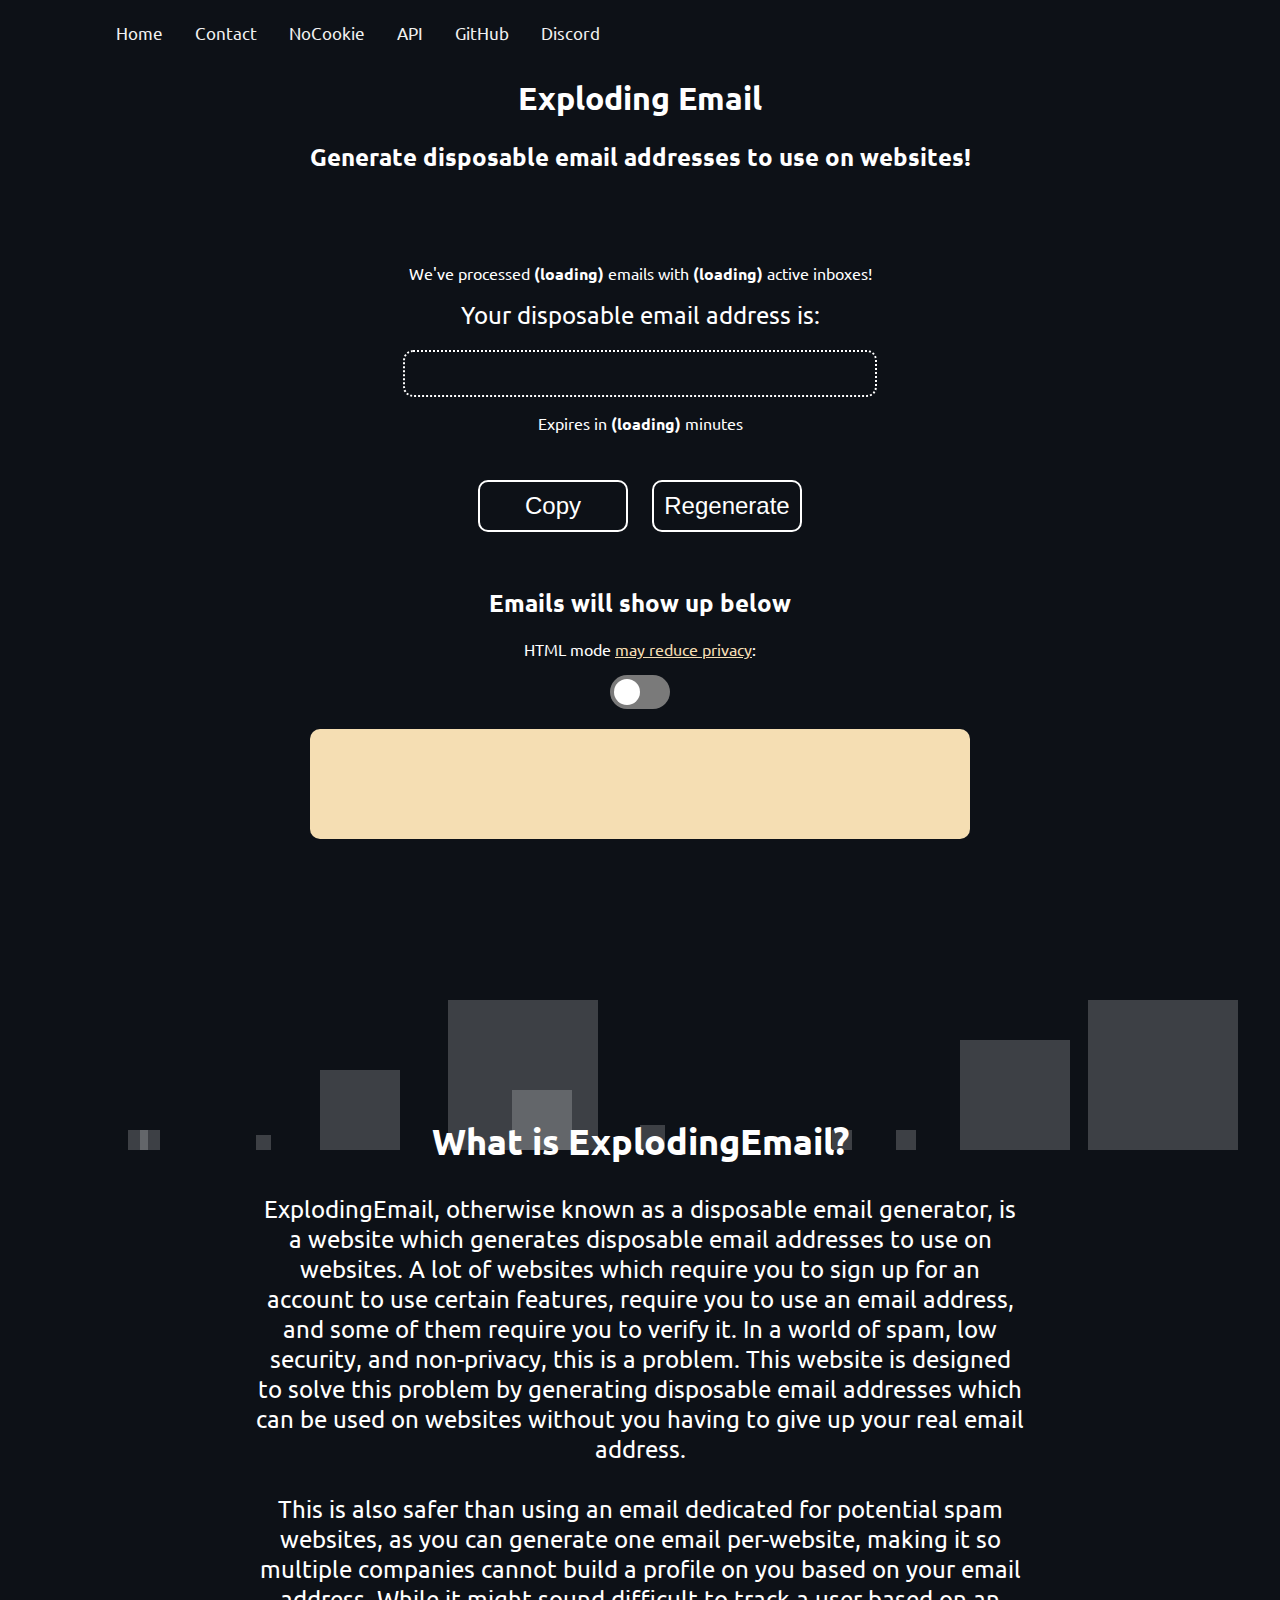
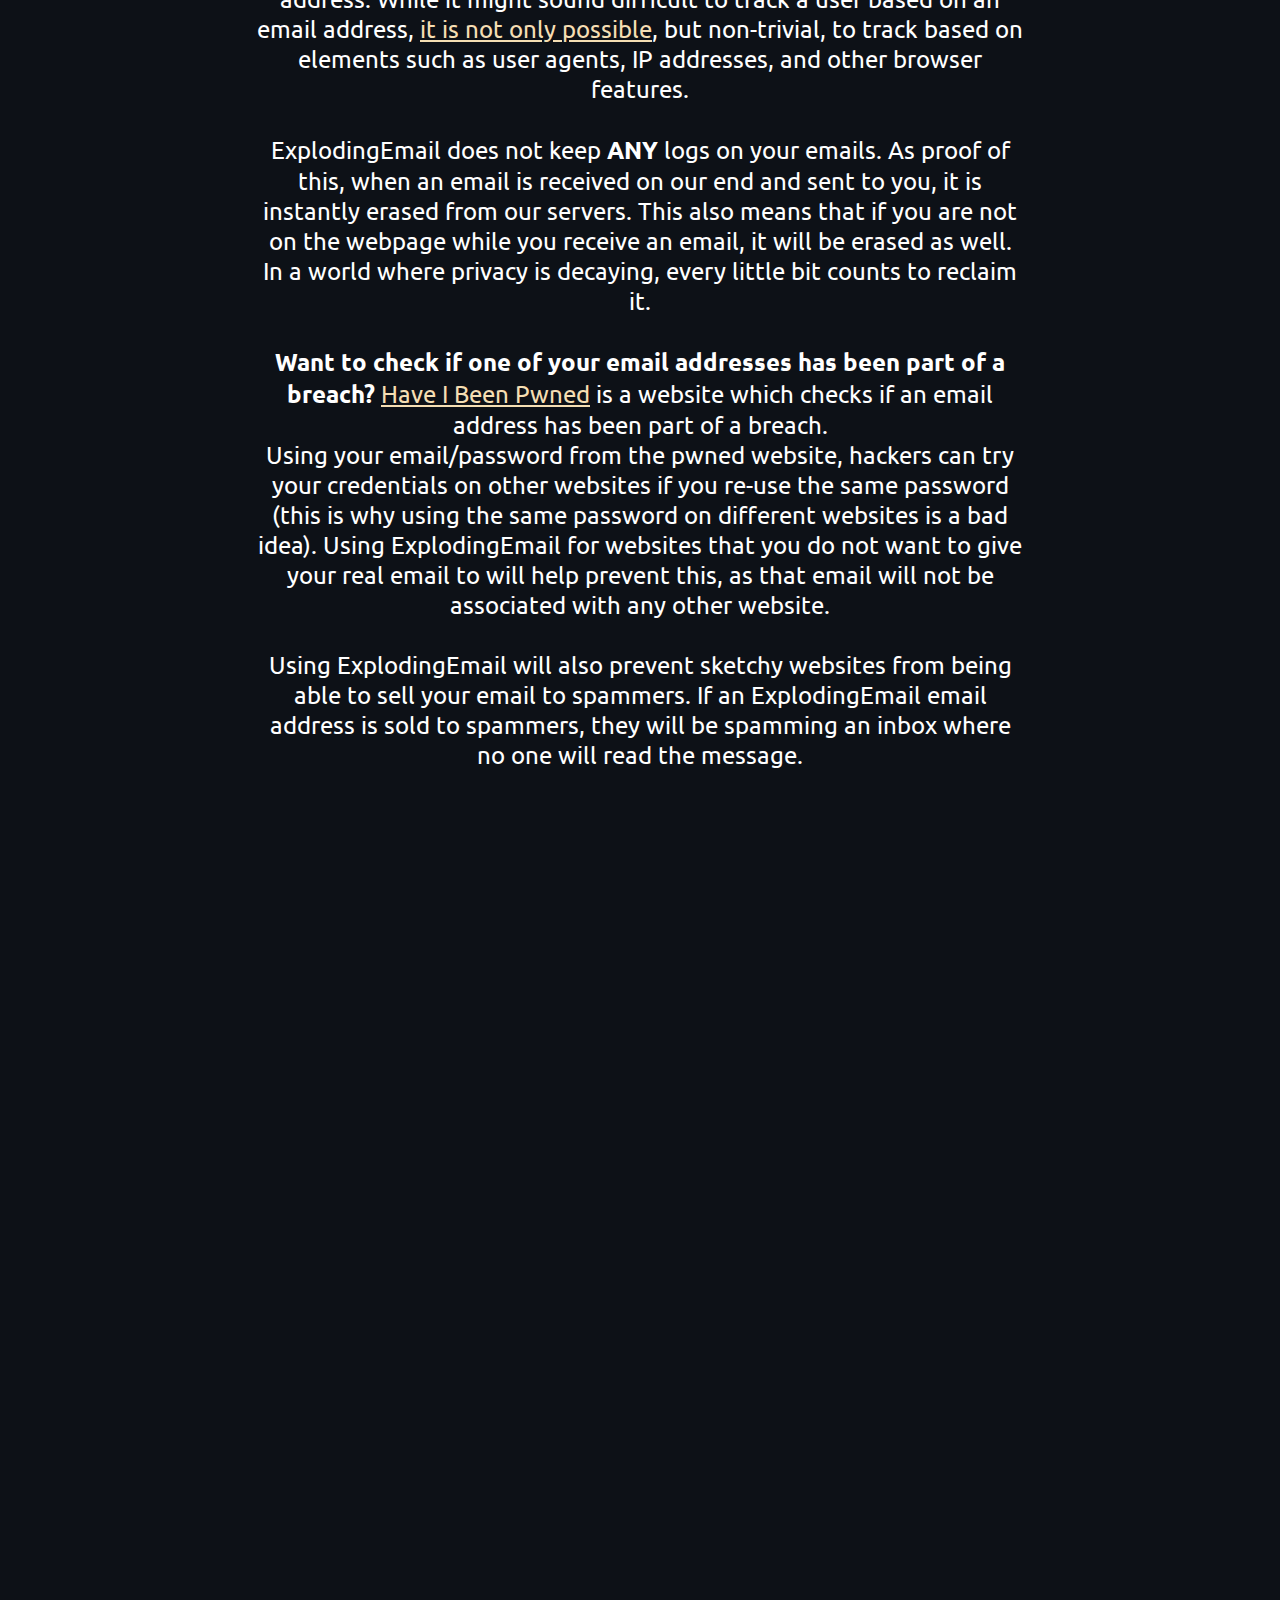
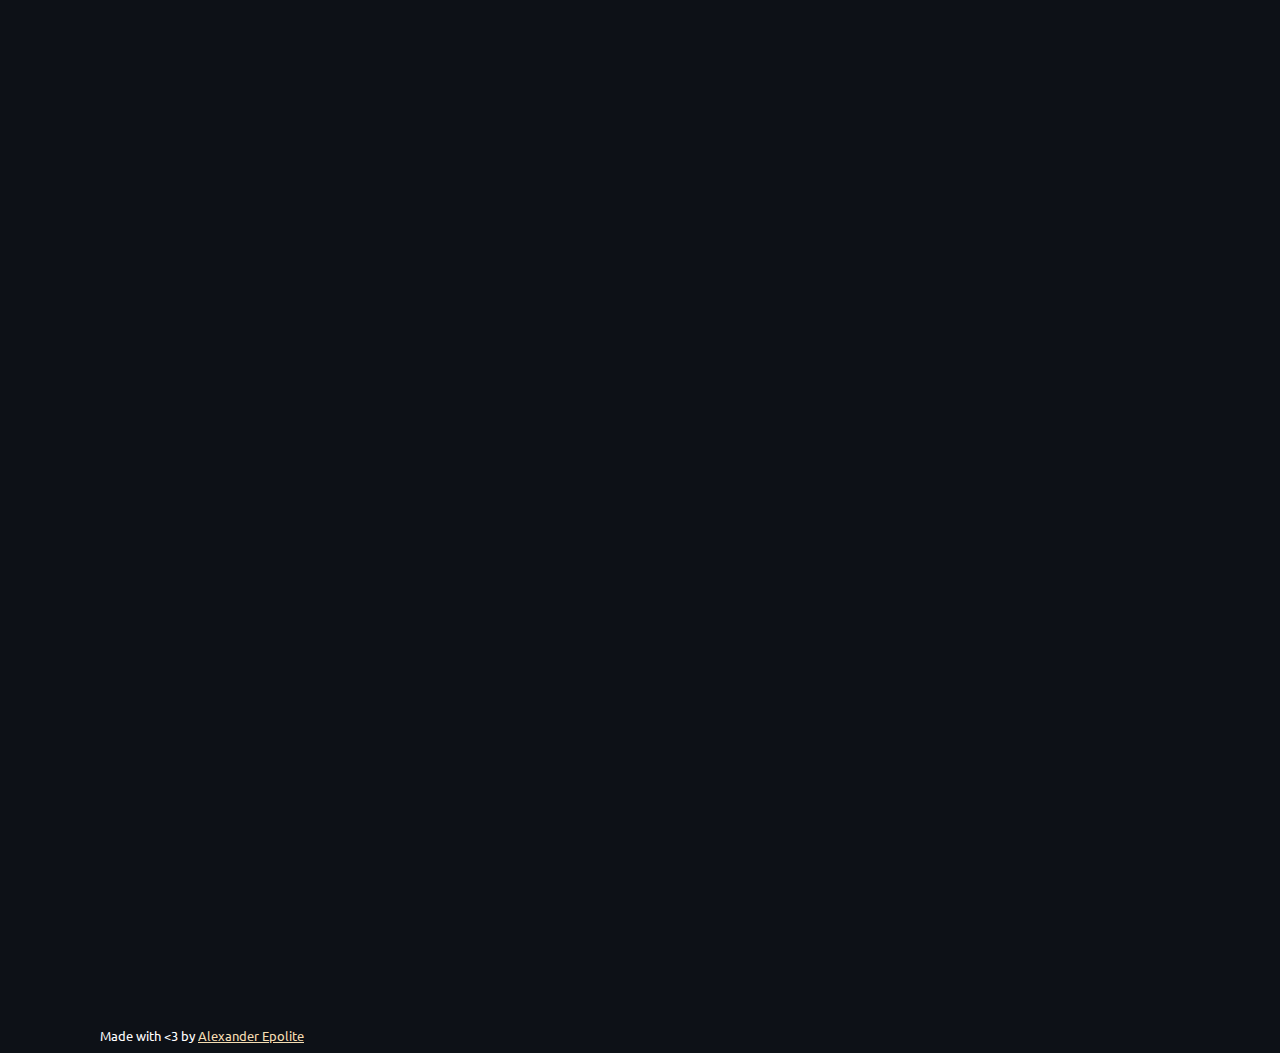
==== index.html @ fcf785c8 "fix #4" ====
<!DOCTYPE html>
<html lang="en">
<head>
    <meta charset="UTF-8">
    <title>ExplodingEmail - Temporary Email Service</title>
    
    <meta name="viewport" content="width=device-width, initial-scale=1.0">
    <meta name="description" content="Generate temporary/disposable email addresses to use for other websites!">
    <meta property="og:title" content="ExplodingEmail" />
    <meta property="og:type" content="website" />
    <meta property="og:url" content="https://exploding.email/" />
    <meta property="og:image" content="https://exploding.email/logo.png" />
    <meta property="og:description" content="Generate temporary email addresses to reduce spam!" />
    
<!--    <meta name="apple-itunes-app" content="app-id=myAppStoreID, app-argument=myURL">-->
    
    <meta name="twitter:card" content="summary_large_image">
    
    <script src="/js/index.js"></script>
    
    <link rel="preconnect" href="https://fonts.googleapis.com">
    <link rel="preconnect" href="https://fonts.gstatic.com" crossorigin="">
    <link href="https://fonts.googleapis.com/css2?family=Ubuntu:wght@300&amp;display=swap" rel="stylesheet">
    
    <link rel="shortcut icon" type="image/x-icon" href="/favicon.ico">
    
    <link rel="stylesheet" href="/css/index.css">
    <link rel="stylesheet" href="/css/circles.css">
    <link rel="stylesheet" href="/css/slider.css">
</head>
<body>
<div class="topnav">
    <a href="/" class="active">Home</a>
    <!--<a href="/news.html">News</a>-->
    <a href="/contact.html">Contact</a>
    <a href="/no-cookies.html">NoCookie</a>
    <a href="/api.html">API</a>
    <a href="https://github.com/ExplodingEmail">GitHub</a>
    <a href="https://discord.gg/GHapeHPWVS">Discord</a>
    <a href="javascript:void(0);" class="icon" onclick="topnav_resize()">
        =
    </a>
</div>
<div class="container">
    <h1>Exploding Email</h1>
    <h2 class="slogan">Generate disposable email addresses to use on websites!</h2>
    
    <noscript>
        <h1>Please enable JavaScript to use this website</h1>
    </noscript>
    
    <p>We've processed <b id="stats">(loading)</b> emails with <b id="inboxes">(loading)</b> active inboxes!</p>
    
    <p id="mobile_warning" hidden>
        Note: while this site <i>might</i> work on mobile devices, it is not designed for it (emails may not go through because 
        of the way websockets work).
        <br><br>
        <b>Mobile app coming soon!  Until then, please use the desktop version if you need it to be reliable.</b>
    </p>
    
    <!--curved and dotted box-->
    <label for="email" class="email_label">Your disposable email address is:</label><br><br>
    <input id="email" class="email" readonly>
    <br>
    <p id="expires_p">Expires in <b class="expires_container" id="expires_container">(loading)</b> minutes</p>
    <br>
    
    <!--copy button-->
    <button id="copy_button" class="buttonable" onclick="copy()">Copy</button>
    <!--regenerate button-->
    <button id="regenerate_button" class="buttonable" onclick="regenerate()">Regenerate</button>
    
    <!--curved wheat colored box used for containing emails which can be clicked on to reveal the body which will have an email_display appended to it by the js-->
    <h2 class="emails_will_show_up_here">Emails will show up below</h2>
    <p>HTML mode <a href="/html-mode.html">may reduce privacy</a>:</p>
    <label class="switch">
        <input type="checkbox" id="html_mode" onclick="toggleHTMLMode();">
        <span class="slider round"></span>
    </label>
    <br><br>
    <div class="emails_container" id="emails_container"></div>
    <br><br><br><br><br><br><br><br><br><br><br><br>
    <div class="about">
        <h2>What is ExplodingEmail?</h2>
        <p>
            ExplodingEmail, otherwise known as a disposable email generator, is a website which generates disposable email addresses to use on websites.
            A lot of websites which require you to sign up for an account to use certain features, require you to use an email address,
            and some of them require you to verify it.  In a world of spam, low security, and non-privacy, this is a problem.  This website is designed to
            solve this problem by generating disposable email addresses which can be used on websites without you having to give up your real email address.<br><br>
            This is also safer than using an email dedicated for potential spam websites, as you can generate one email per-website, making it so multiple
            companies cannot build a profile on you based on your email address.  While it might sound difficult to track a user based on an email address,
            <a href="https://nothingprivate.ml/" rel="noreferrer">it is not only possible</a>, but non-trivial, to track based on elements such as user agents, IP addresses,
            and other browser features.<br><br>
            ExplodingEmail does not keep <b>ANY</b> logs on your emails.  As proof of this, when an email is received on our end and sent to you, it is instantly
            erased from our servers.  This also means that if you are not on the webpage while you receive an email, it will be erased as well.  In a world
            where privacy is decaying, every little bit counts to reclaim it.<br><br>
            <b>Want to check if one of your email addresses has been part of a breach?</b>
            <a href="https://haveibeenpwned.com/" rel="noreferrer">Have I Been Pwned</a> is a website which checks if an email address has been part of a breach.
            <br>Using your email/password from the pwned website, hackers can try your credentials on other websites if you re-use the same password
            (this is why using the same password on different websites is a bad idea).  Using ExplodingEmail for websites that you do not want to give your real
            email to will help prevent this, as that email will not be associated with any other website.<br><br>
            Using ExplodingEmail will also prevent sketchy websites from being able to sell your email to spammers.  If an ExplodingEmail email address is
            sold to spammers, they will be spamming an inbox where no one will read the message.
        </p>
    </div>
</div>

<div class="area">
    <ul class="circles">
        <li></li><li></li><li></li><li></li><li></li>
        <li></li><li></li><li></li><li></li><li></li>
        <li></li>
    </ul>
</div>
<sub>Made with <3 by <a href="https://github.com/alexanderepolite">Alexander Epolite</a></sub>
</body>
<footer>
    <br>
</footer>
</html>
---- css/index.css ----
html {
    overflow-x: hidden;
}

body {
    background-color: #0D1117;
    color: #FFFFFF;
    font-family: "Ubuntu",serif;
    margin-left: 100px;
    margin-right: 100px;
}

a {
    /*why does no one use wheat?  it's such a great color and distinguishable for links for white on black pages.*/
    color: wheat;
}

footer {
    position: absolute;
    bottom: 0;
}

.topnav {
    overflow: hidden;
}

.topnav a {
    float: left;
    display: block;
    color: #f2f2f2;
    text-align: center;
    padding: 14px 16px;
    text-decoration: none;
    font-size: 17px;
}

.topnav a:hover {
    background-color: #ddd;
    color: black;
}

.topnav .icon {
    display: none;
}

.container {
    text-align: center;
    align-content: center;
}

.slogan {
    margin-bottom: 10vh;
}

.email_label {
    font-size: x-large;
}

.email {
    border-radius: 10px;
    border: 2px dotted #FFFFFF;
    padding: 10px;
    background-color: #0D1117;
    color: white;
    font-size: x-large;
    text-align: center;
    font-family: monospace;
    width: 450px;
}

.email_entity {
    word-wrap: break-word;
}

.buttonable {
    border: 2px solid #FFFFFF;
    background-color: #0D1117;
    text-align: center;
    font-size: x-large;
    color: white;
    border-radius: 10px;
    padding: 10px;
    cursor: pointer;
    margin: 10px;
    width: 150px;
}

.buttonable:hover {
    background-color: #FFFFFF;
    color: #0D1117;
}

.emails_will_show_up_here {
    margin-top: 5vh;
}

.emails_container {
    min-height: 10vh;
    border-radius: 10px;
    background-color: wheat;
    padding: 10px;
    width: 50vw;
    margin: auto;
    align-content: center;
    color: black;
}

.about {
    background-color: #0D1117;
    font-size: x-large;
    color: white;
    padding: 10px;
    width: 60vw;
    margin: auto;
    align-content: center;
}


/*topnav mobile*/
@media screen and (max-width: 600px) {
    .topnav a:not(:first-child) {display: none;}
    .topnav a.icon {
        float: right;
        display: block;
    }
}

/*topnav mobile*/
@media screen and (max-width: 600px) {
    .topnav.responsive .icon {
        position: absolute;
        right: 0;
        top: 0;
    }
    .topnav.responsive a {
        float: none;
        display: block;
        text-align: left;
    }
}

/*general mobile*/
@media only screen and (max-width: 950px) {
    .buttonable {
        width: 80%;
    }
    
    .container {
        flex-flow: column;
        justify-content: center;
        display: flex;
        align-items: center;
    }
    
    body {
        margin-left: 0;
        margin-right: 0;
    }
    
    .area {
        display: none;
    }
}
---- css/circles.css ----
/*
modification of https://codepen.io/alvarotrigo/pen/GRvYNax
*/
.context {
    width: 100%;
    position: absolute;
    top: 50vh;
}

.context h1 {
    text-align: center;
    color: #fff;
    font-size: 50px;
}

.area {
    width: 80%;
    height: 200vh;
}

.circles {
    top: 0;
    left: 0;
    width: 80%;
    height: 80%;
    overflow: hidden;
}

.circles li{
    position: absolute;
    display: block;
    list-style: none;
    width: 20px;
    height: 20px;
    background: rgba(255, 255, 255, 0.2);
    animation: animate 25s linear infinite;
    bottom: -250px;
}

.circles li:nth-child(1){
    left: 25%;
    width: 80px;
    height: 80px;
    animation-delay: 0s;
    animation-duration: 11s;
}


.circles li:nth-child(2){
    left: 10%;
    width: 20px;
    height: 20px;
    animation-delay: 2s;
    animation-duration: 12s;
}

.circles li:nth-child(3){
    left: 70%;
    width: 20px;
    height: 20px;
    animation-delay: 4s;
    animation-duration: 11s;
}

.circles li:nth-child(4){
    left: 40%;
    width: 60px;
    height: 60px;
    animation-delay: 0s;
    animation-duration: 18s;
}

.circles li:nth-child(5){
    left: 65%;
    width: 20px;
    height: 20px;
    animation-delay: 0s;
    animation-duration: 11s;
}

.circles li:nth-child(6){
    left: 75%;
    width: 110px;
    height: 110px;
    animation-delay: 3s;
    animation-duration: 11s;
}

.circles li:nth-child(7){
    left: 35%;
    width: 150px;
    height: 150px;
    animation-delay: 7s;
}

.circles li:nth-child(8){
    left: 50%;
    width: 25px;
    height: 25px;
    animation-delay: 15s;
    animation-duration: 45s;
}

.circles li:nth-child(9){
    left: 20%;
    width: 15px;
    height: 15px;
    animation-delay: 2s;
    animation-duration: 35s;
}

.circles li:nth-child(10){
    left: 85%;
    width: 150px;
    height: 150px;
    animation-delay: 0s;
    animation-duration: 11s;
}

@keyframes animate {
    
    0% {
        transform: translateY(0) rotate(0deg);
        opacity: 100%;
        border-radius: 0;
    }
    
    100%{
        transform: translateY(-1000px) rotate(480deg);
        opacity: 0;
        border-radius: 50%;
    }

}
---- css/slider.css ----
/*copied from https://www.w3schools.com/howto/howto_css_switch.asp*/

/* The switch - the box around the slider */
.switch {
    position: relative;
    display: inline-block;
    width: 60px;
    height: 34px;
}

/* Hide default HTML checkbox */
.switch input {
    opacity: 0;
    width: 0;
    height: 0;
}

/* The slider */
.slider {
    position: absolute;
    cursor: pointer;
    top: 0;
    left: 0;
    right: 0;
    bottom: 0;
    background-color: #7a7a7a;
    -webkit-transition: .4s;
    transition: .4s;
}

.slider:before {
    position: absolute;
    content: "";
    height: 26px;
    width: 26px;
    left: 4px;
    bottom: 4px;
    background-color: white;
    -webkit-transition: .4s;
    transition: .4s;
}

input:checked + .slider {
    background-color: wheat;
}

input:focus + .slider {
    box-shadow: 0 0 1px wheat;
}

input:checked + .slider:before {
    -webkit-transform: translateX(26px);
    -ms-transform: translateX(26px);
    transform: translateX(26px);
}

/* Rounded sliders */
.slider.round {
    border-radius: 34px;
}

.slider.round:before {
    border-radius: 50%;
}
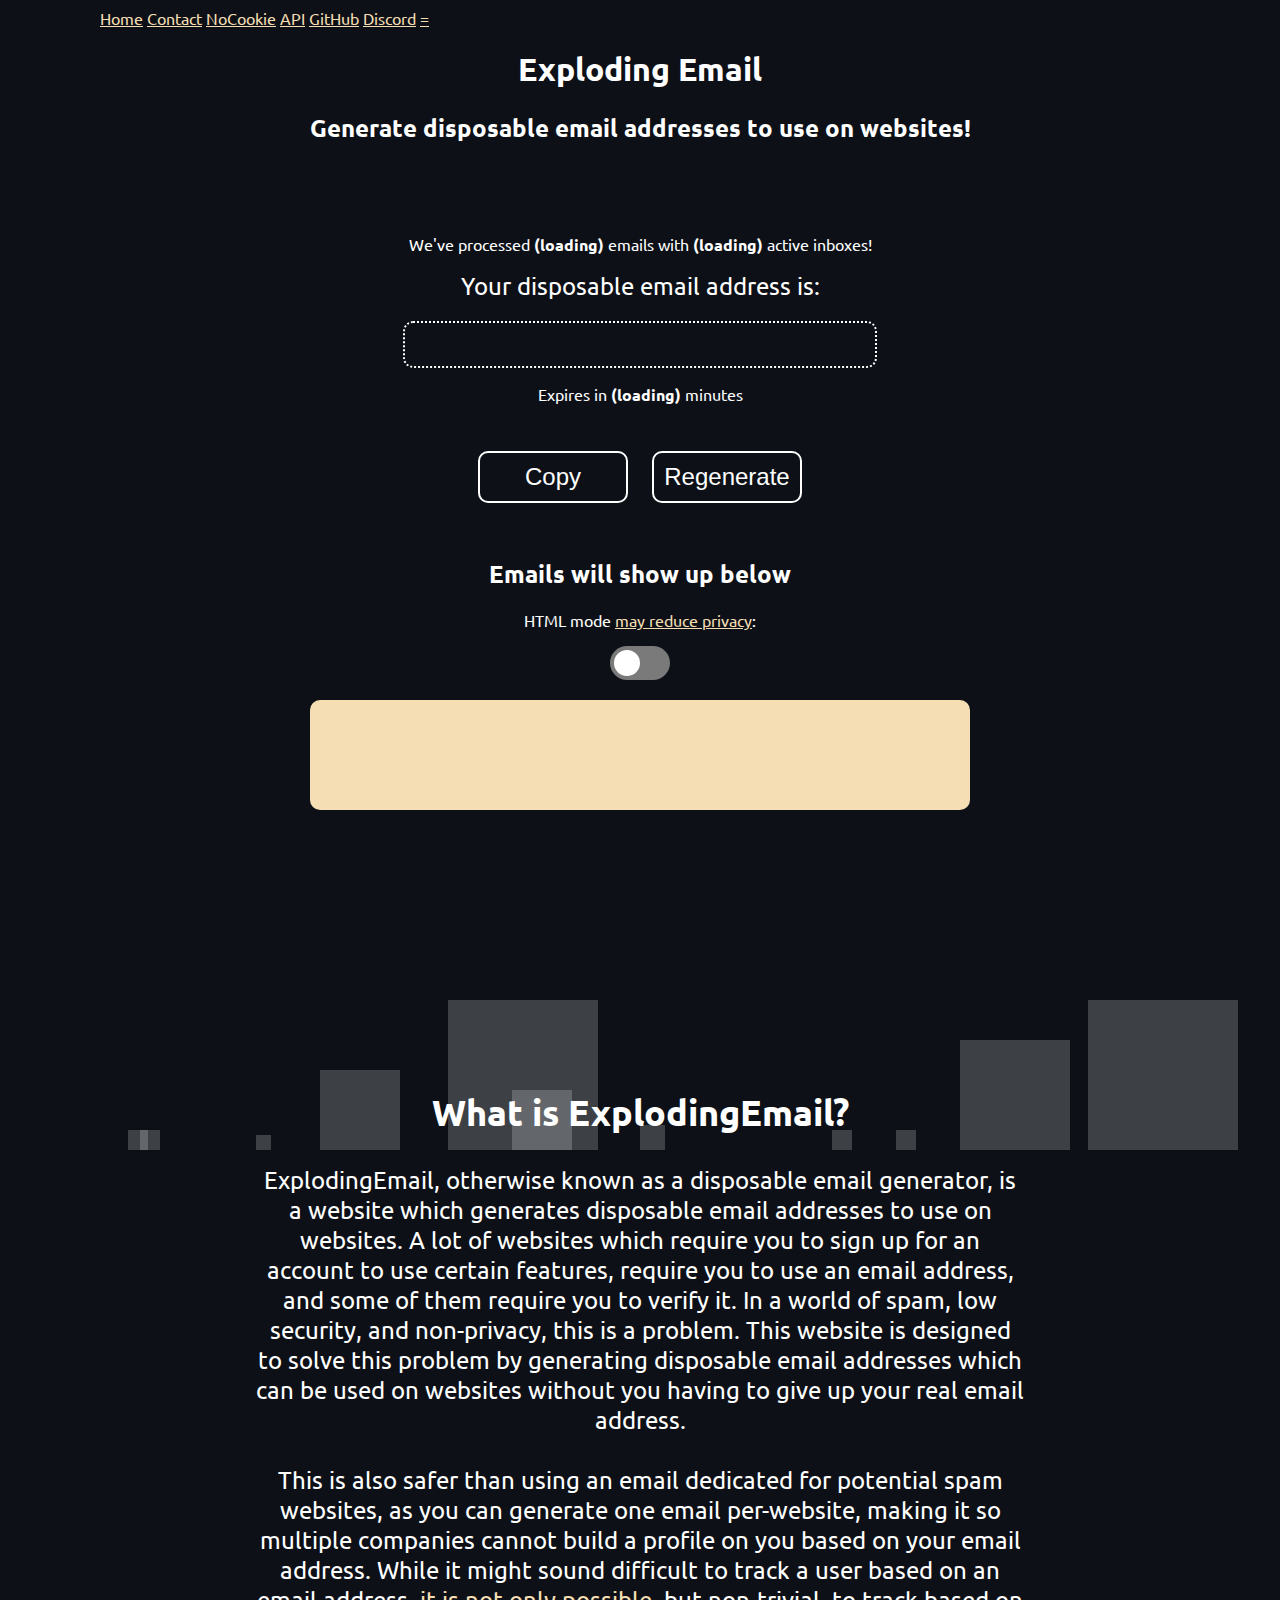
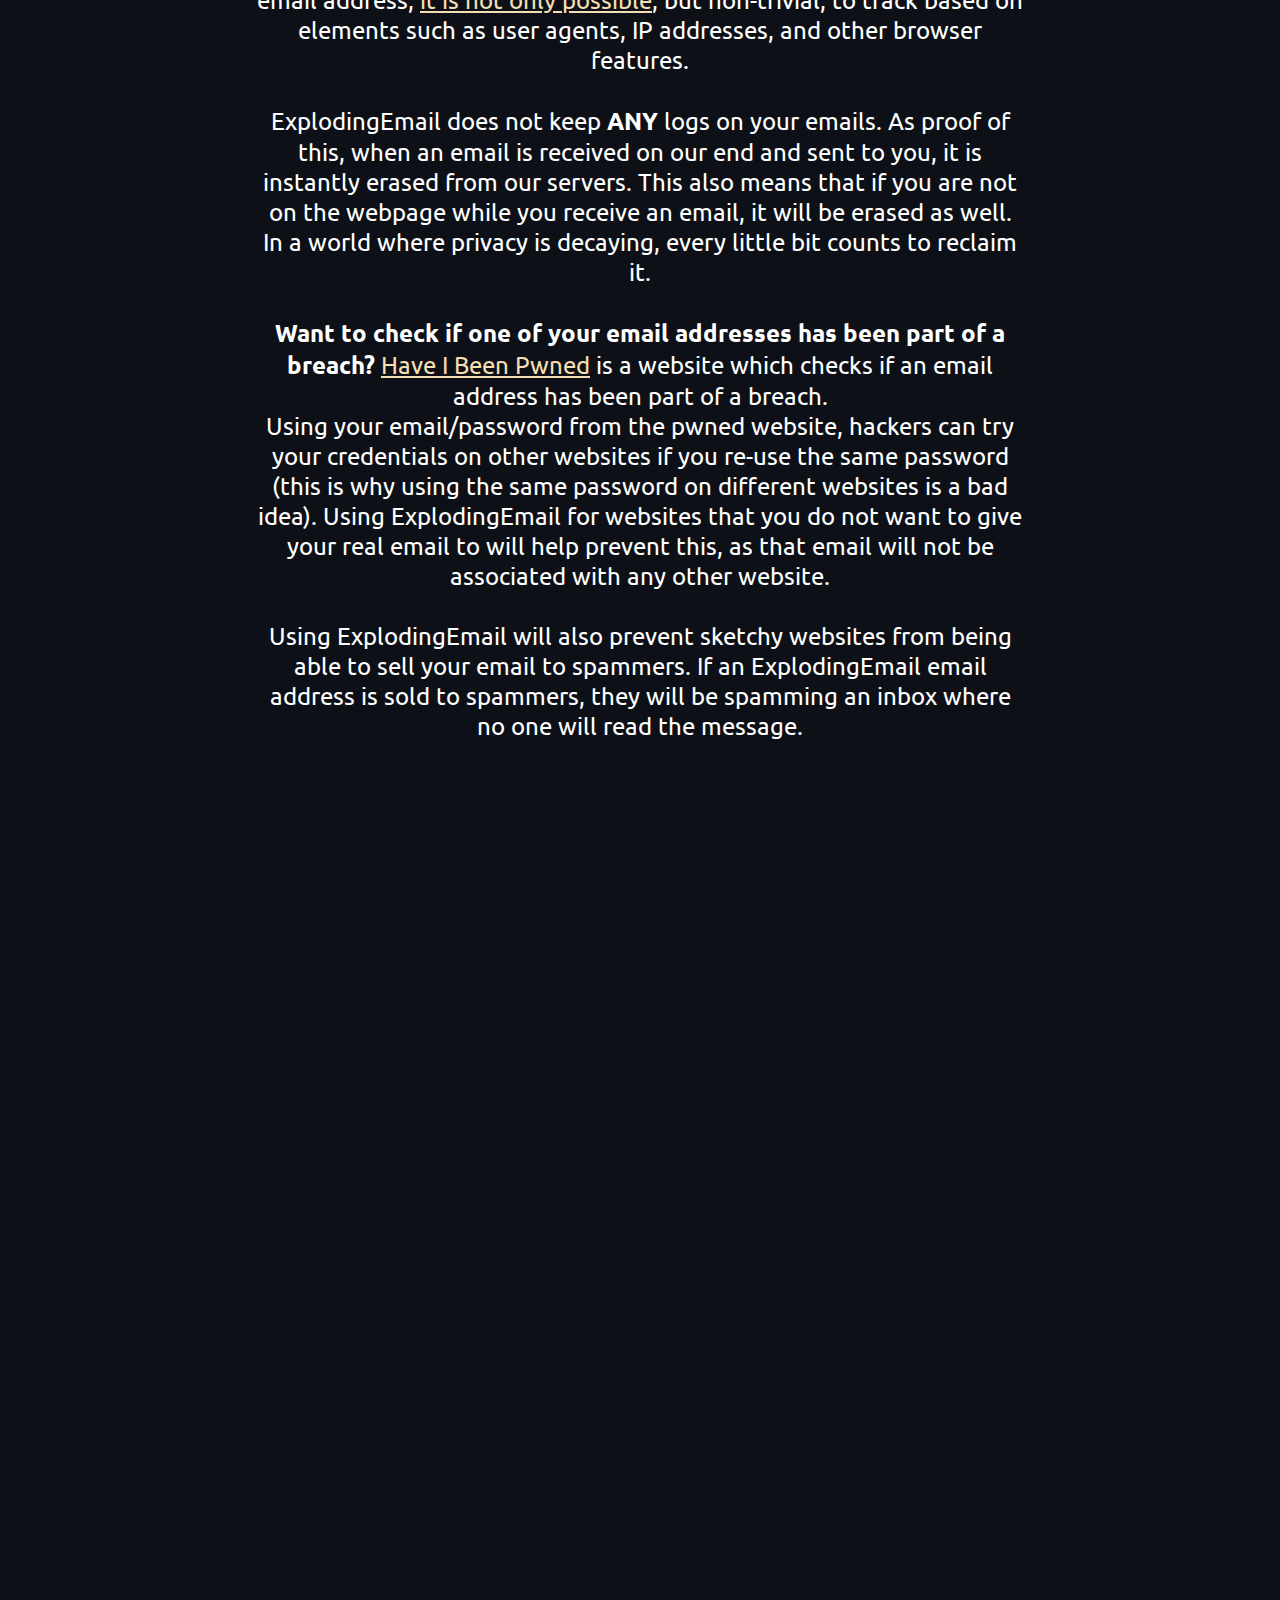
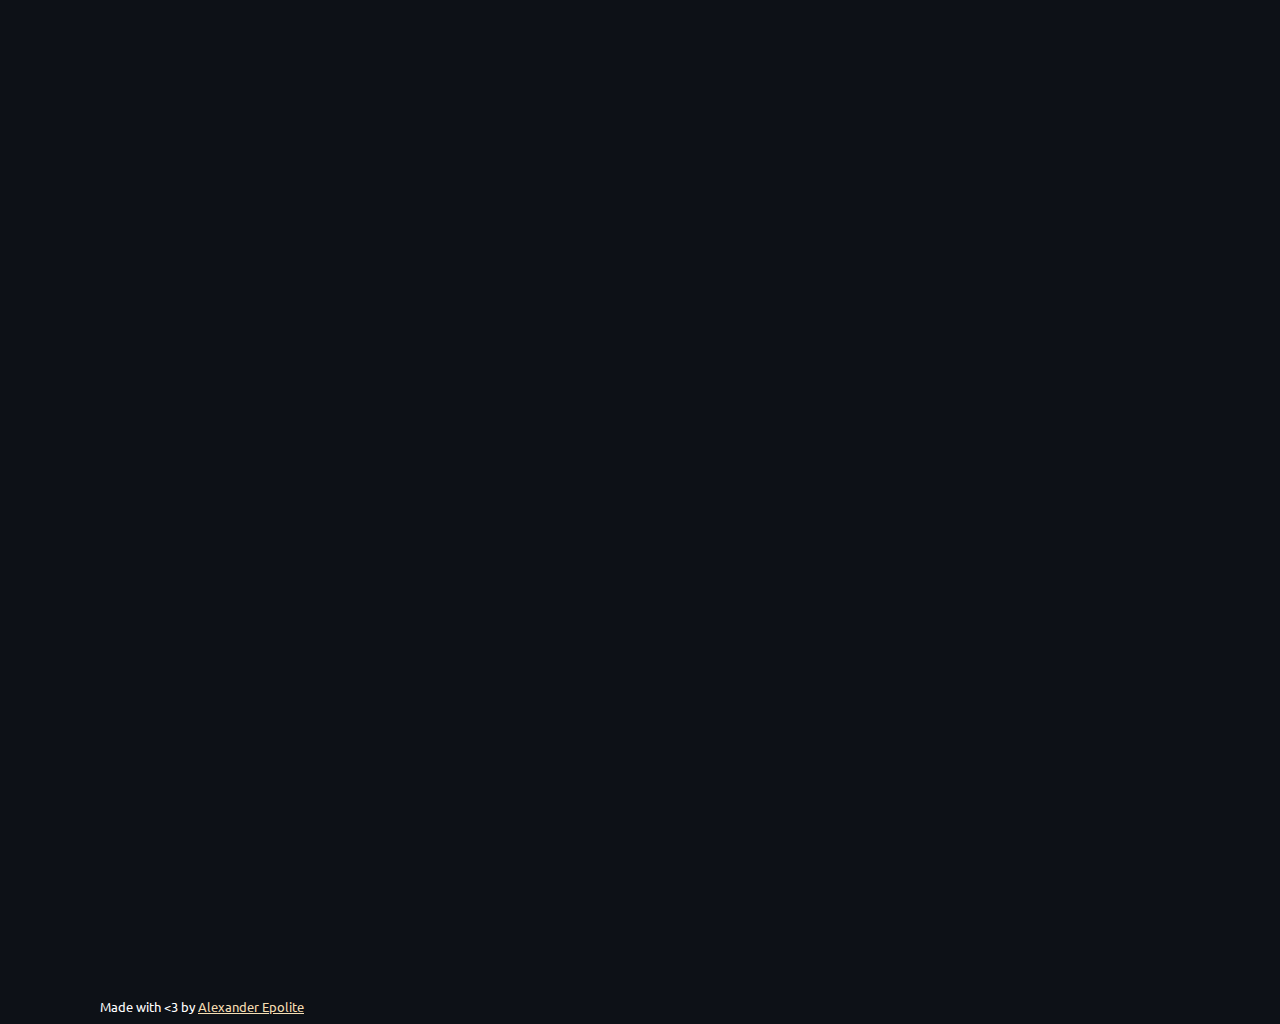
==== commit 8d4bea4d: "fix topnav" ====
--- a/index.html
+++ b/index.html
@@ -29,7 +29,7 @@
     <link rel="stylesheet" href="/css/slider.css">
 </head>
 <body>
-<div class="topnav">
+<div id="topnav">
     <a href="/" class="active">Home</a>
     <!--<a href="/news.html">News</a>-->
     <a href="/contact.html">Contact</a>
--- a/css/index.css
+++ b/css/index.css
@@ -161,4 +161,8 @@
     .area {
         display: none;
     }
+    
+    .about {
+        width: 350px;
+    }
 }
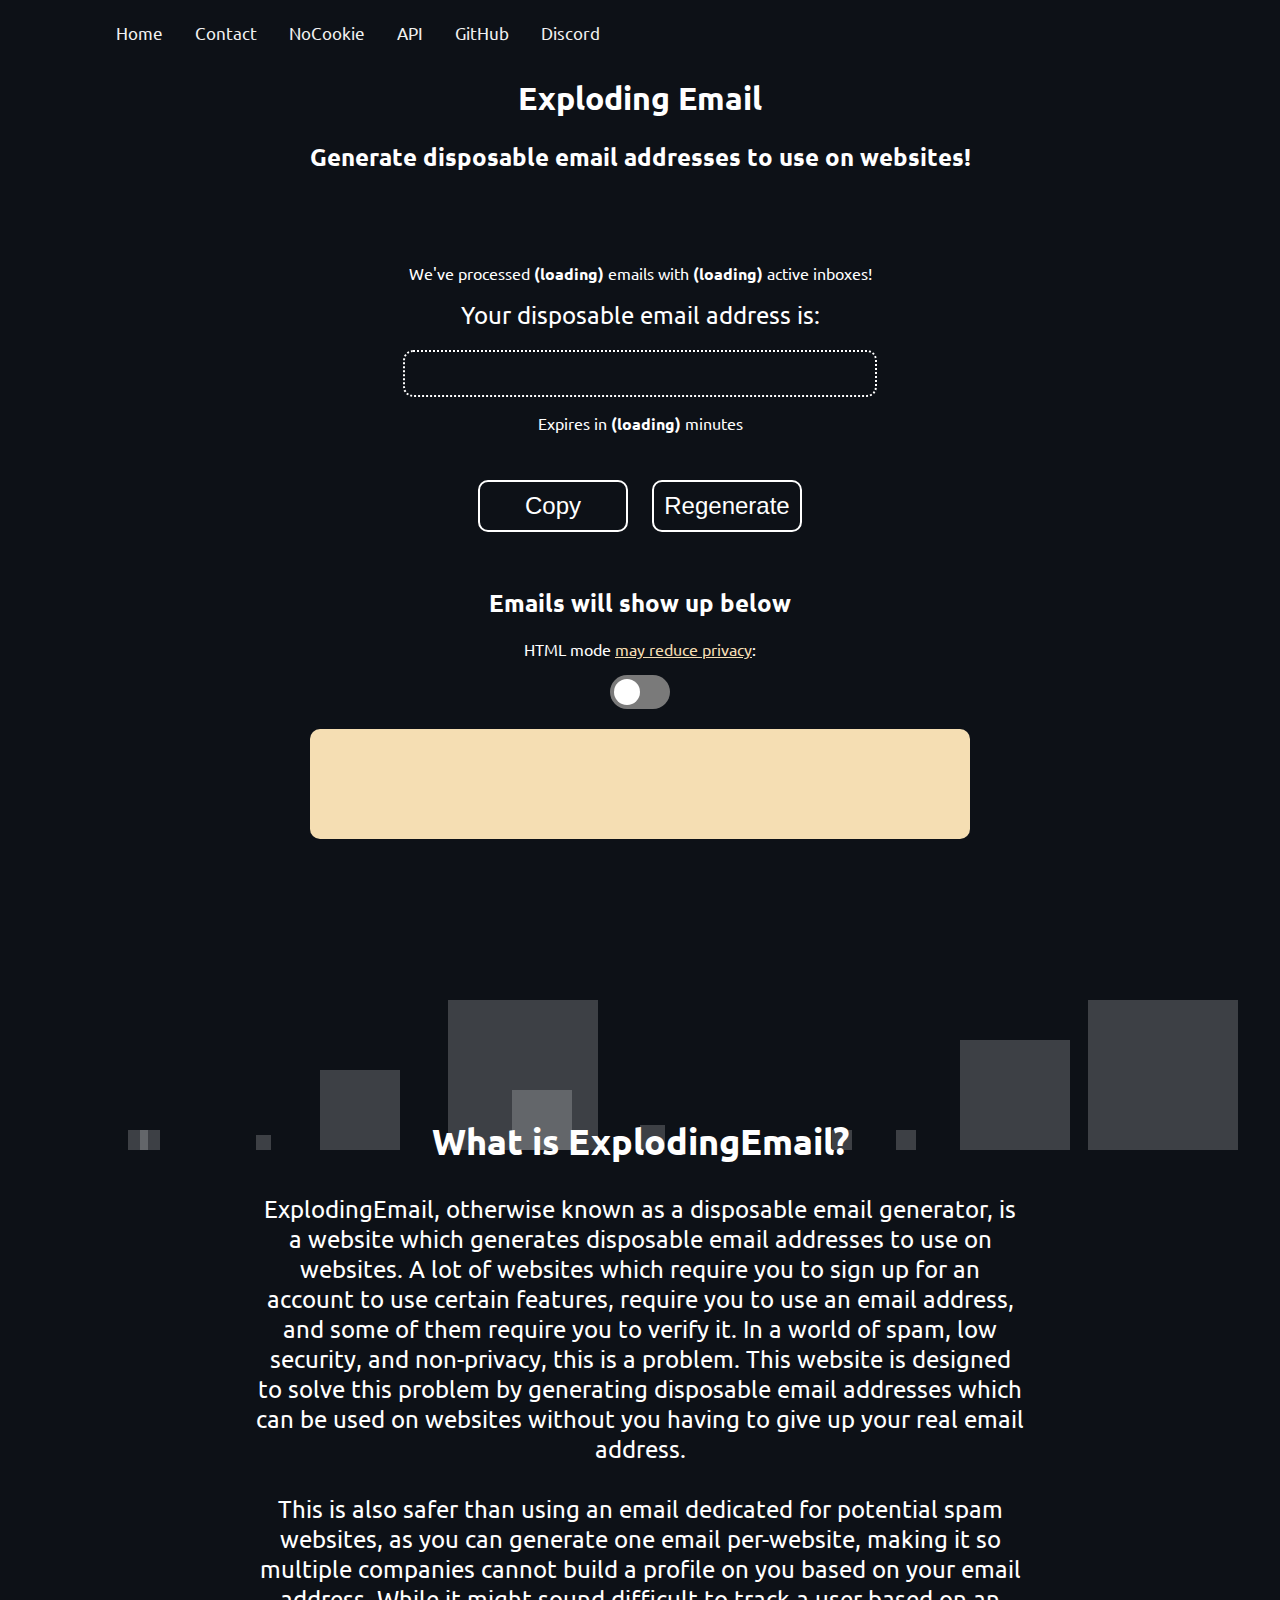
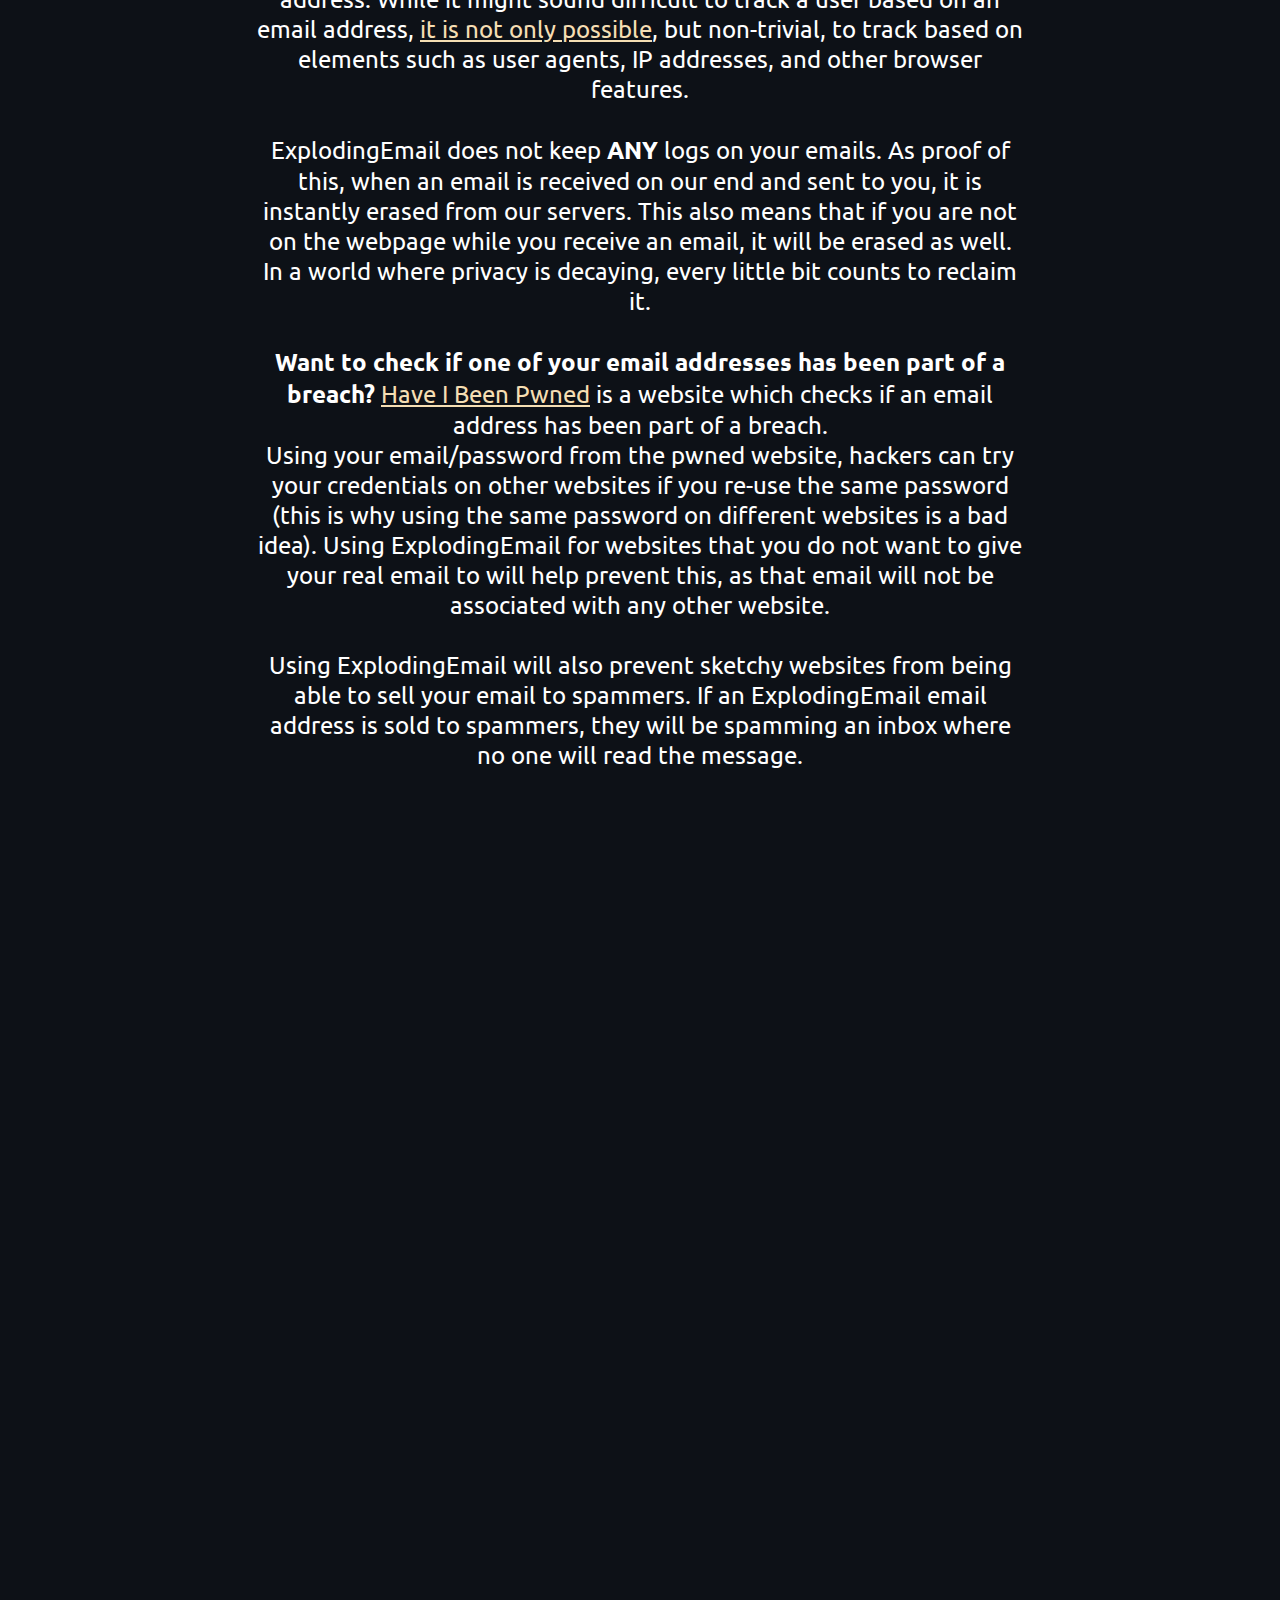
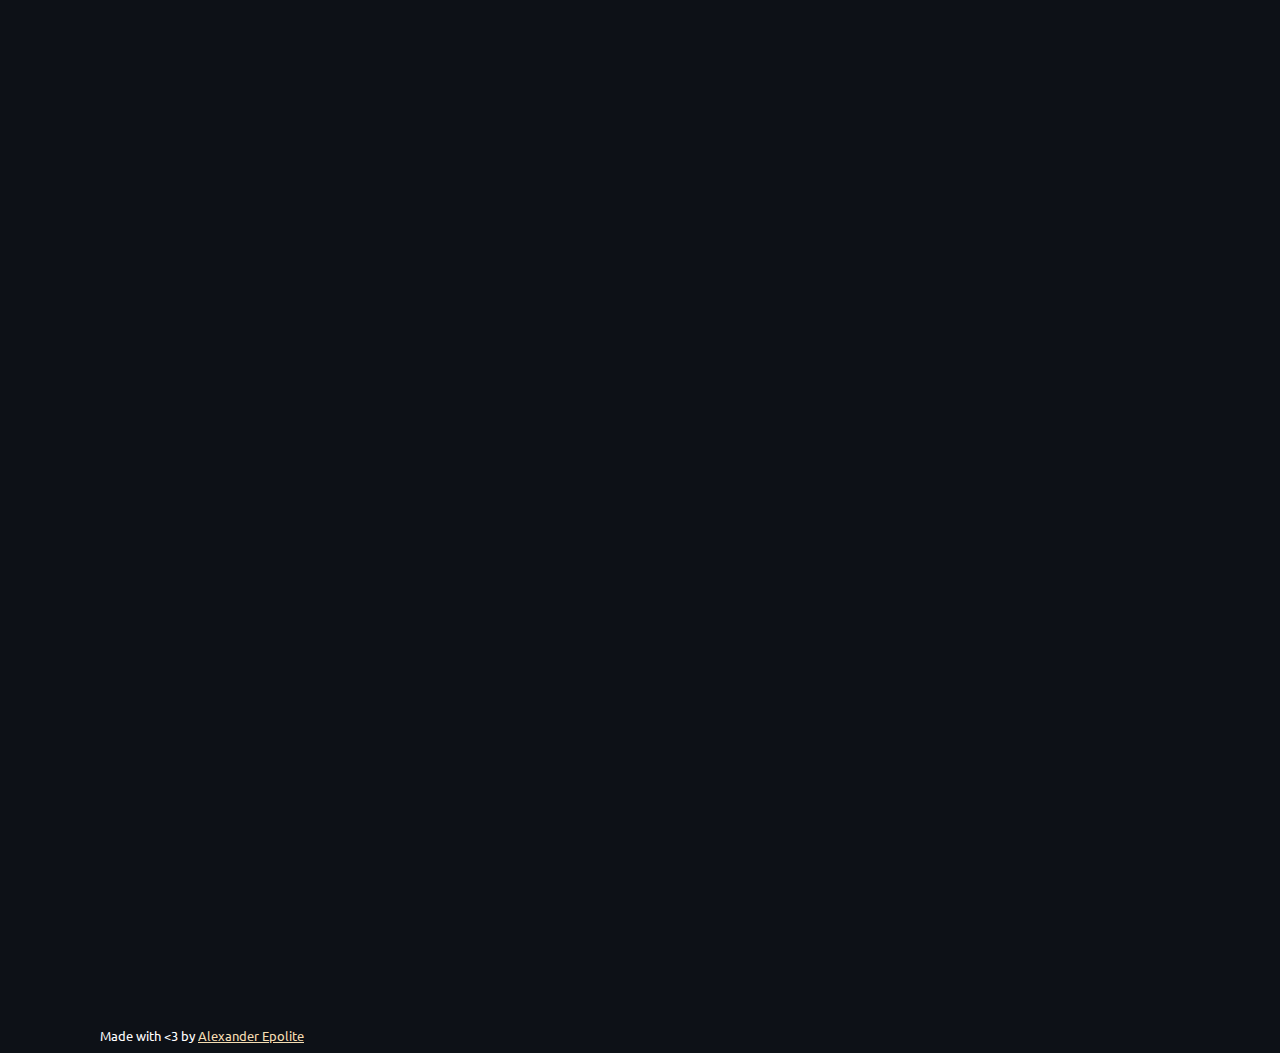
==== commit e7465ada: "Revert "fix topnav"" ====
--- a/index.html
+++ b/index.html
@@ -29,7 +29,7 @@
     <link rel="stylesheet" href="/css/slider.css">
 </head>
 <body>
-<div id="topnav">
+<div class="topnav">
     <a href="/" class="active">Home</a>
     <!--<a href="/news.html">News</a>-->
     <a href="/contact.html">Contact</a>
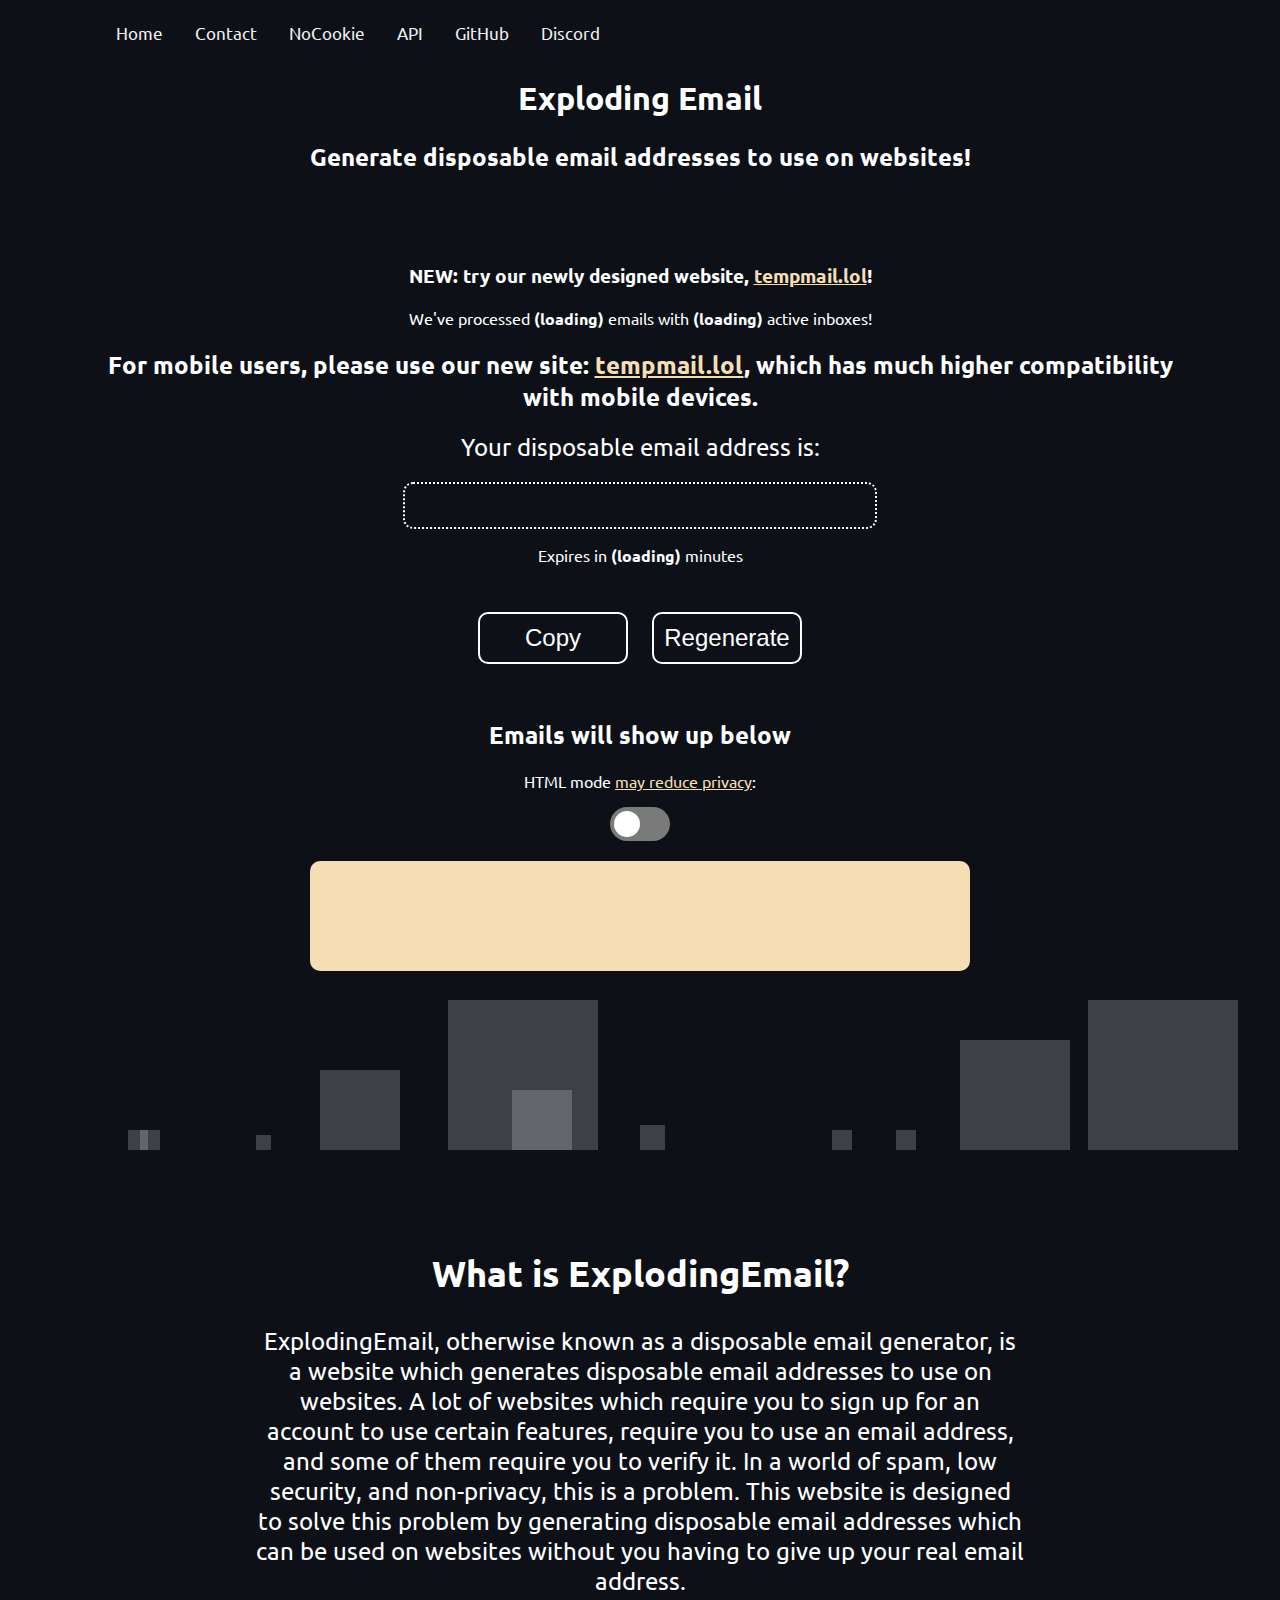
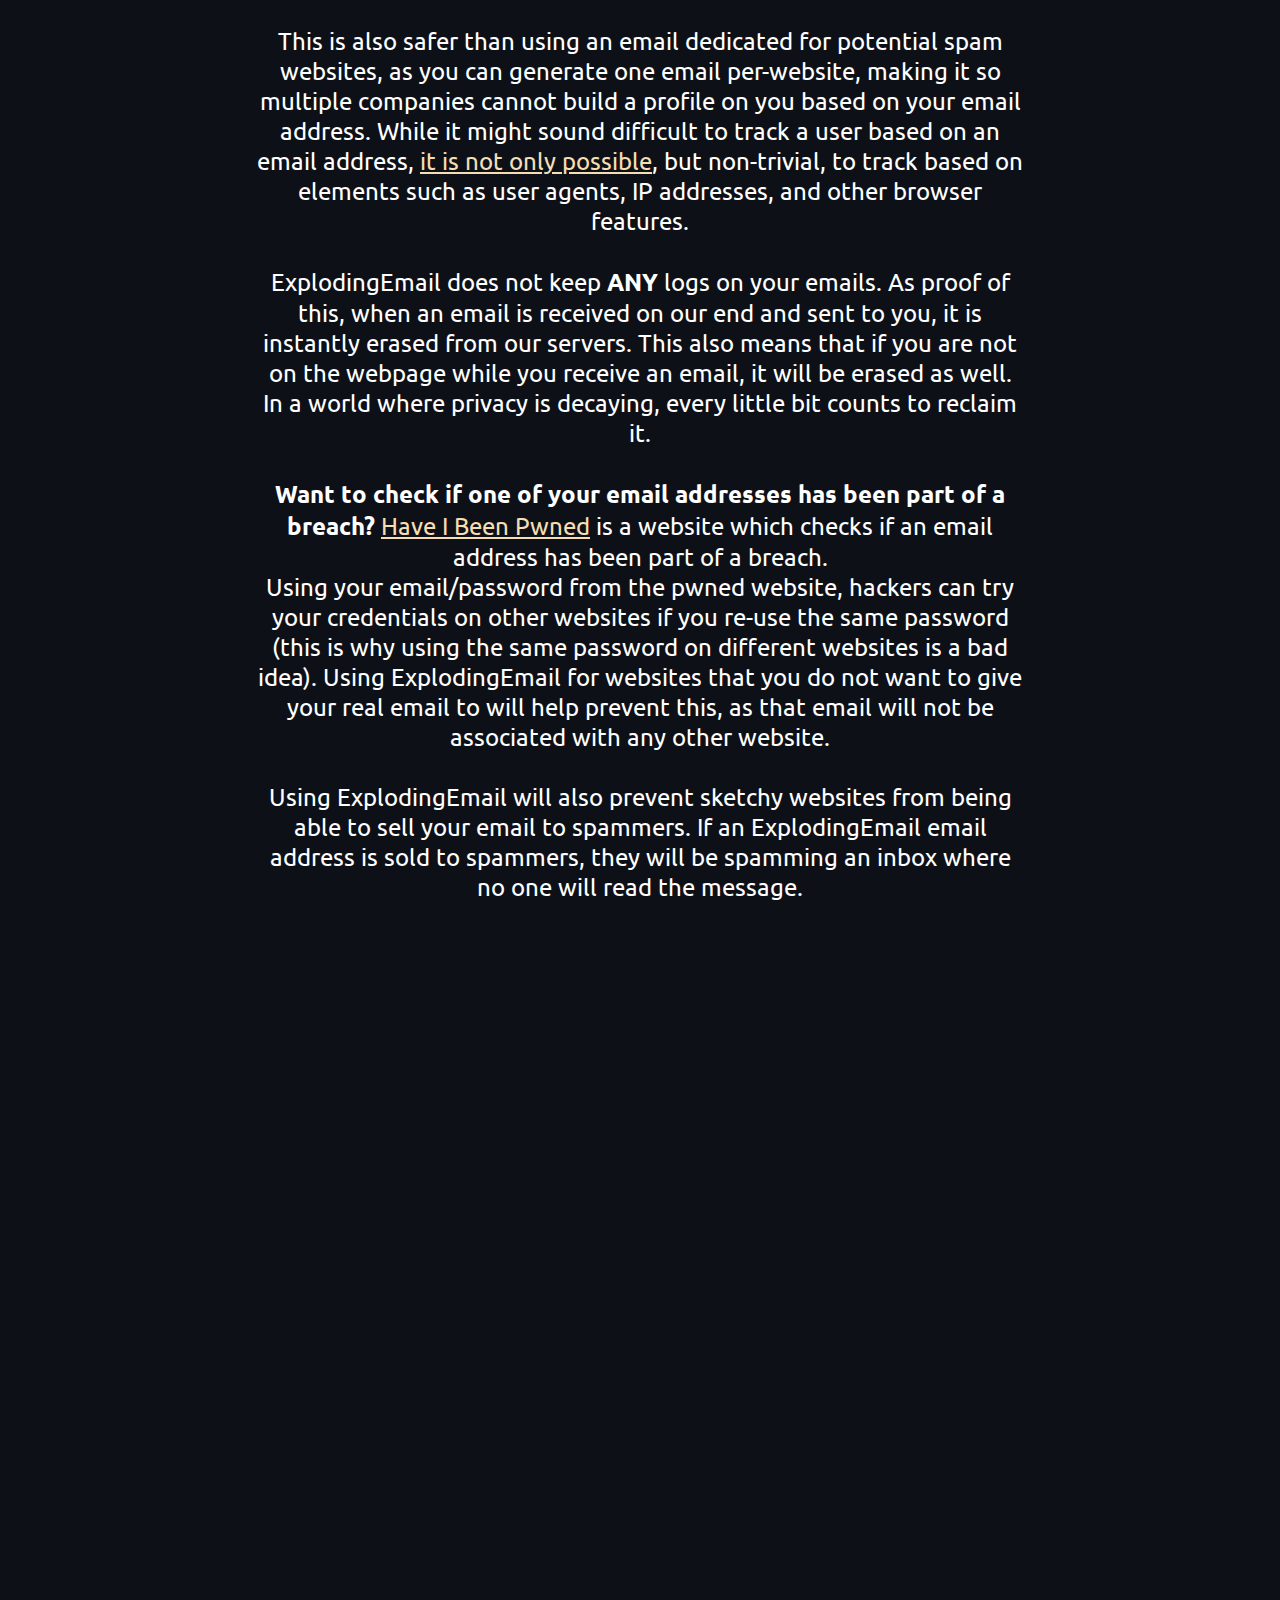
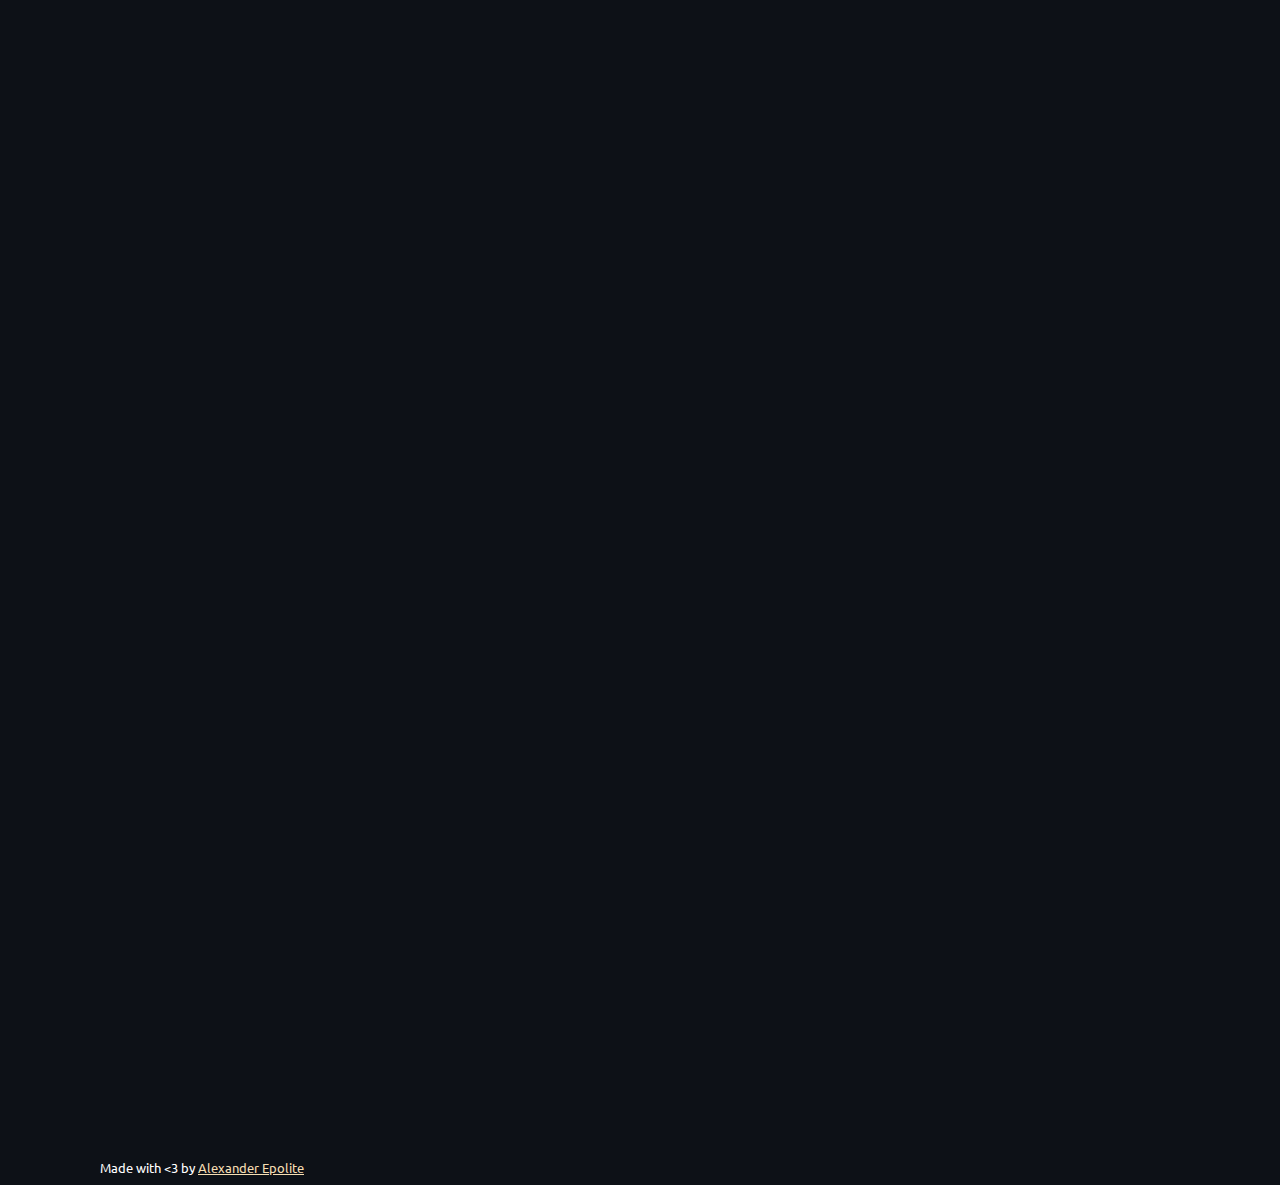
==== commit d03ae856: "update index to include link to tempmail.lol" ====
--- a/index.html
+++ b/index.html
@@ -44,6 +44,7 @@
 <div class="container">
     <h1>Exploding Email</h1>
     <h2 class="slogan">Generate disposable email addresses to use on websites!</h2>
+    <h3>NEW: try our newly designed website, <a href="https://tempmail.lol">tempmail.lol</a>!</h3>
     
     <noscript>
         <h1>Please enable JavaScript to use this website</h1>
@@ -52,10 +53,10 @@
     <p>We've processed <b id="stats">(loading)</b> emails with <b id="inboxes">(loading)</b> active inboxes!</p>
     
     <p id="mobile_warning" hidden>
-        Note: while this site <i>might</i> work on mobile devices, it is not designed for it (emails may not go through because 
-        of the way websockets work).
-        <br><br>
-        <b>Mobile app coming soon!  Until then, please use the desktop version if you need it to be reliable.</b>
+        <h2>
+            For mobile users, please use our new site: <a href="https://tempmail.lol/">tempmail.lol</a>, which
+            has much higher compatibility with mobile devices.
+        </h2>
     </p>
     
     <!--curved and dotted box-->
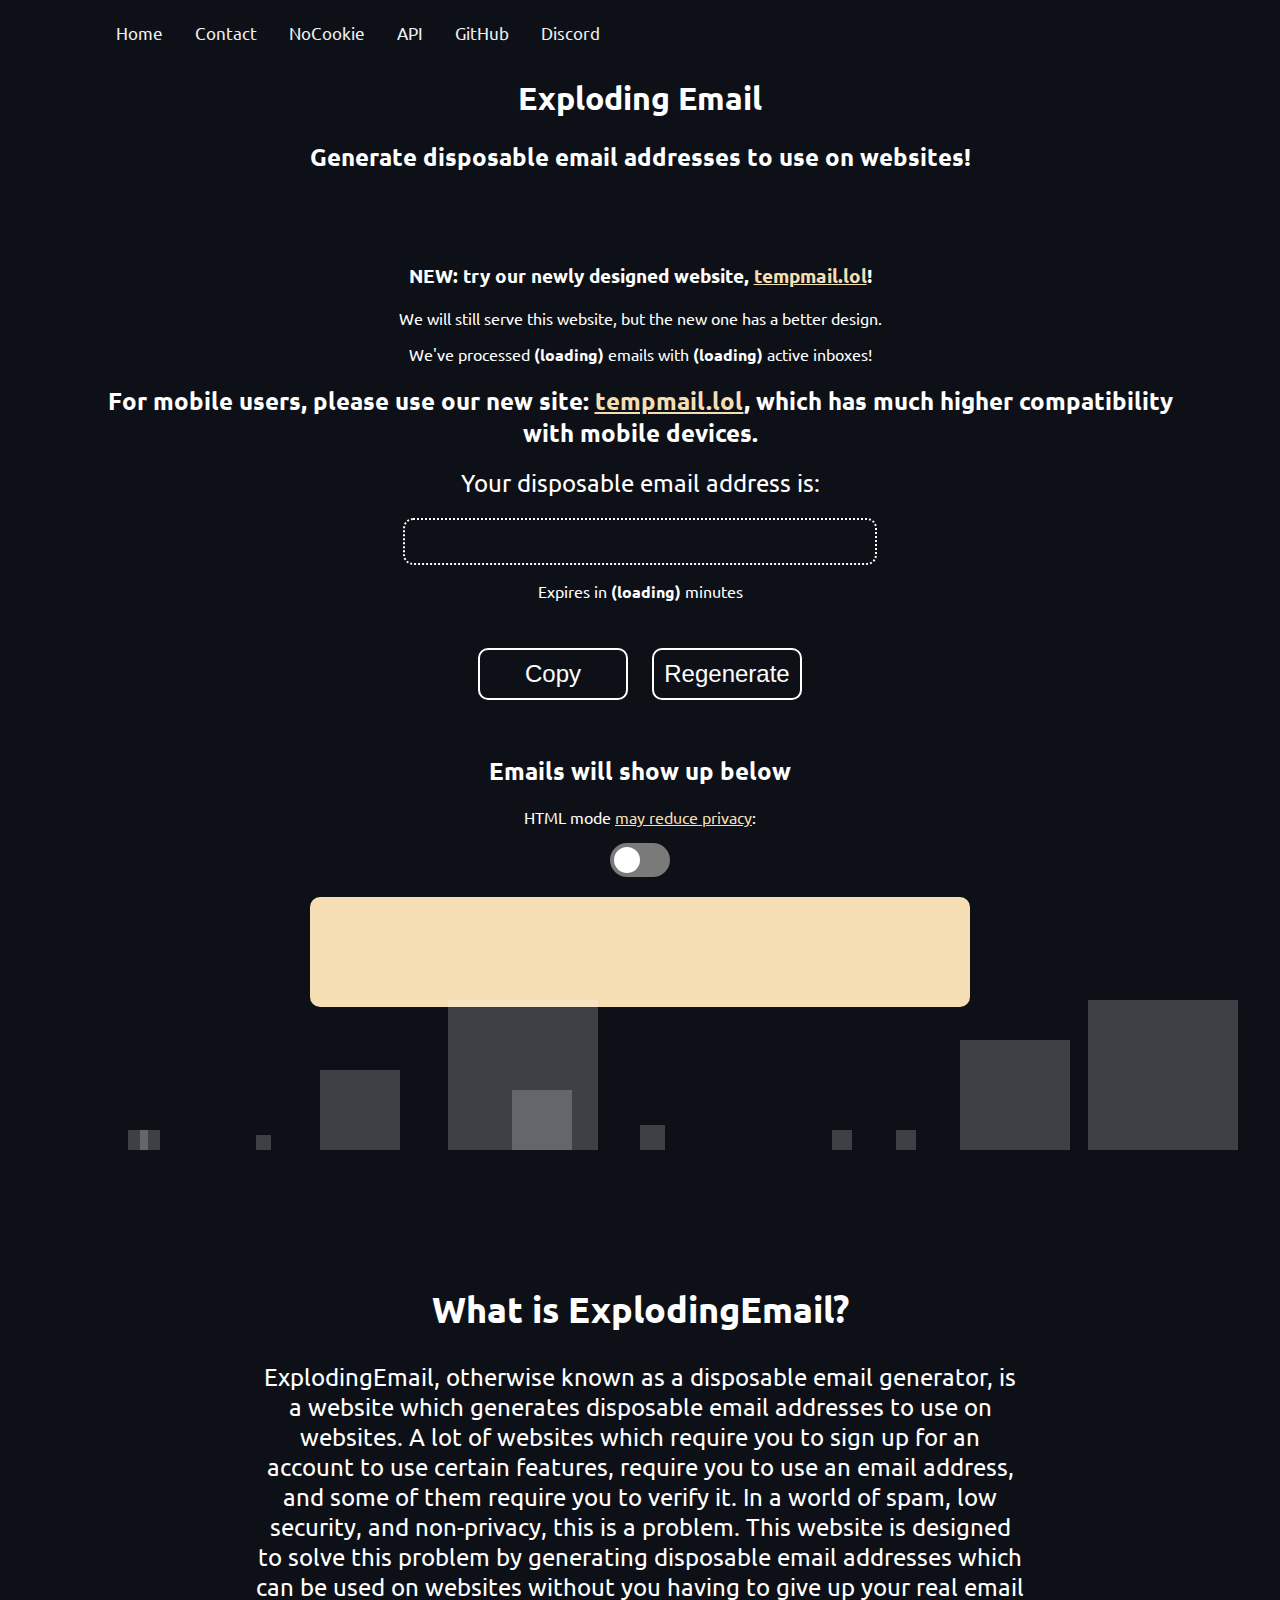
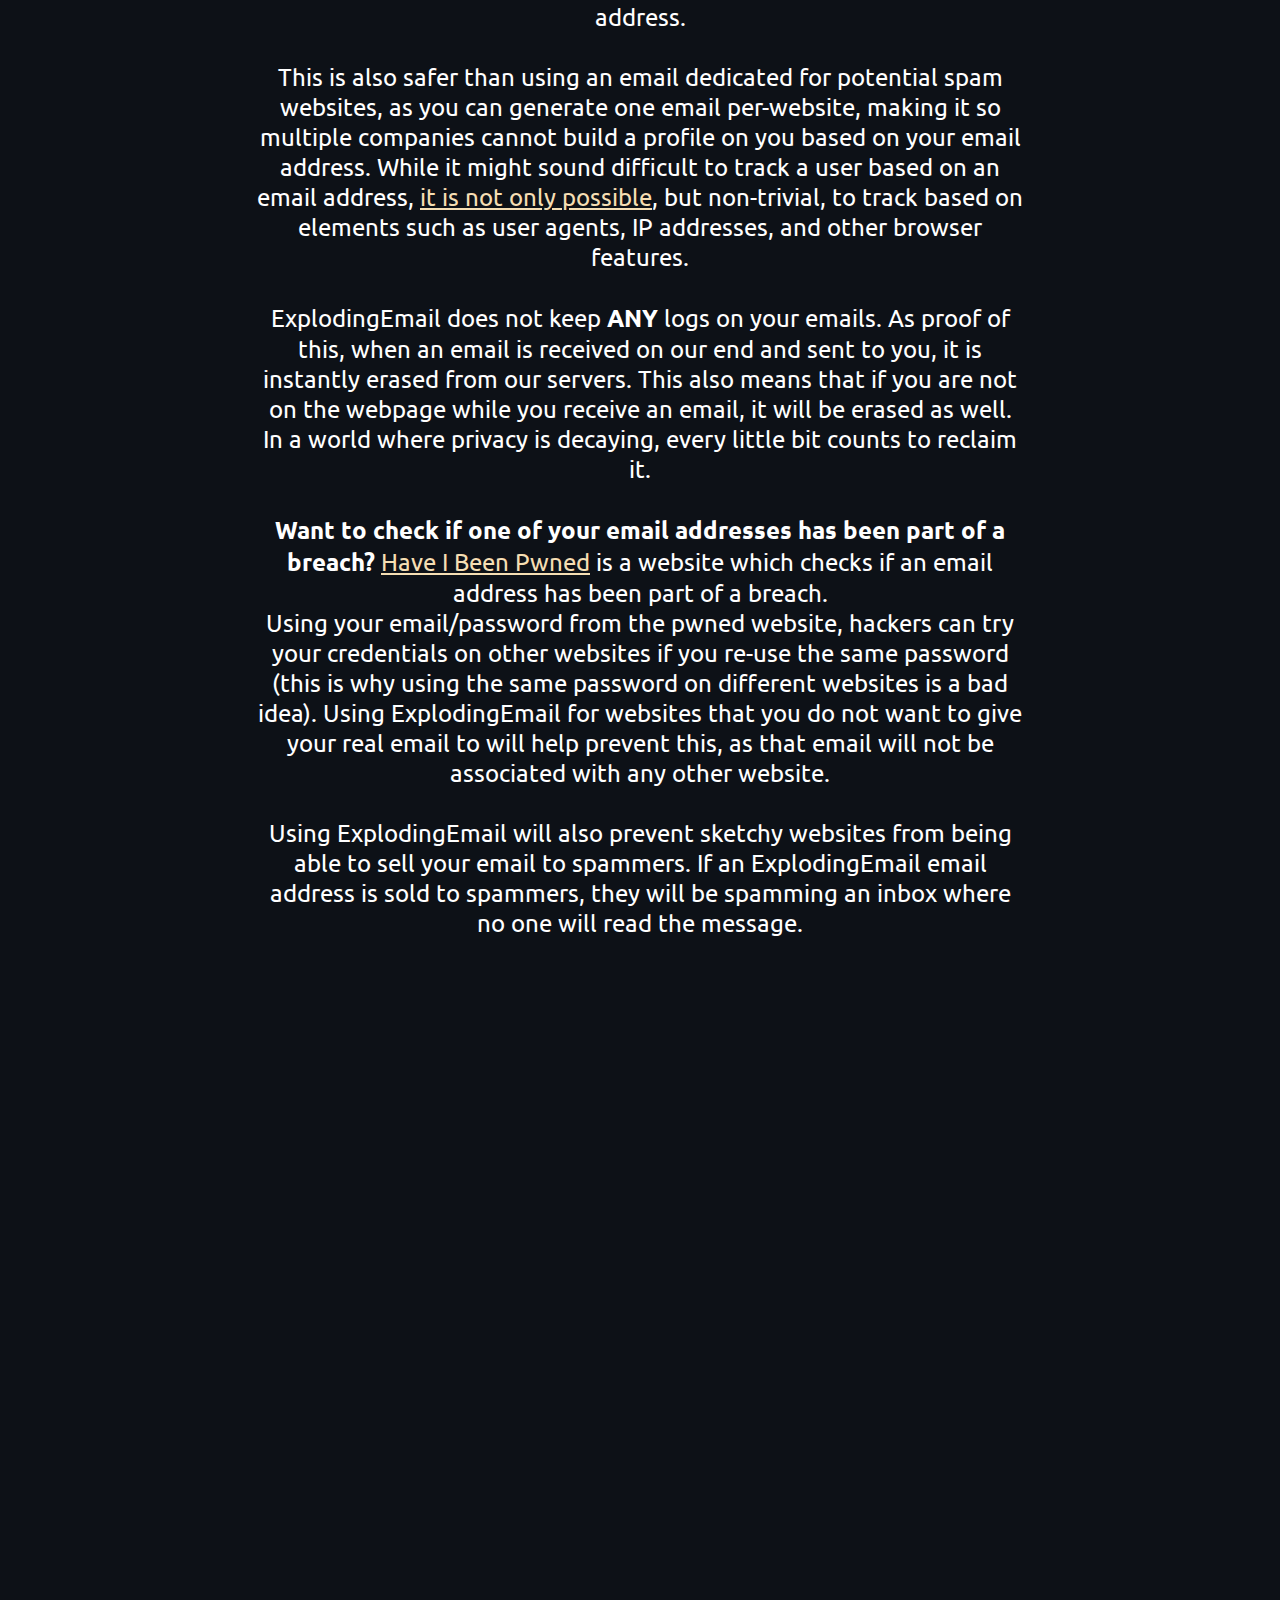
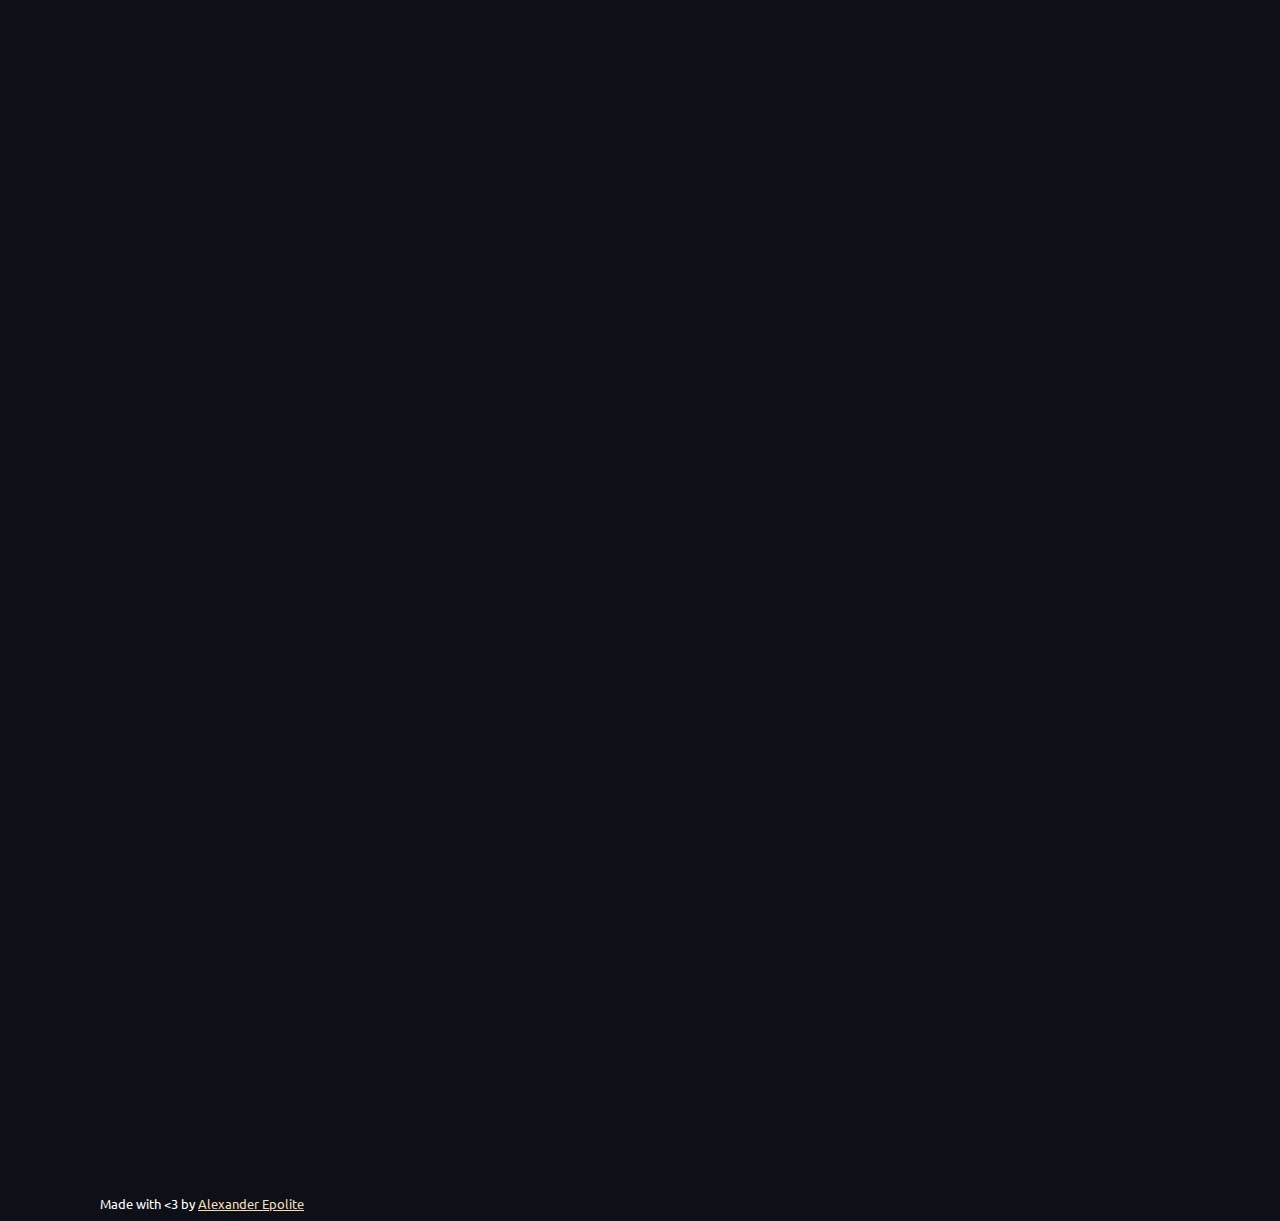
==== commit 68c737b6: "clarify" ====
--- a/index.html
+++ b/index.html
@@ -45,6 +45,7 @@
     <h1>Exploding Email</h1>
     <h2 class="slogan">Generate disposable email addresses to use on websites!</h2>
     <h3>NEW: try our newly designed website, <a href="https://tempmail.lol">tempmail.lol</a>!</h3>
+    <p>We will still serve this website, but the new one has a better design.</p>
     
     <noscript>
         <h1>Please enable JavaScript to use this website</h1>
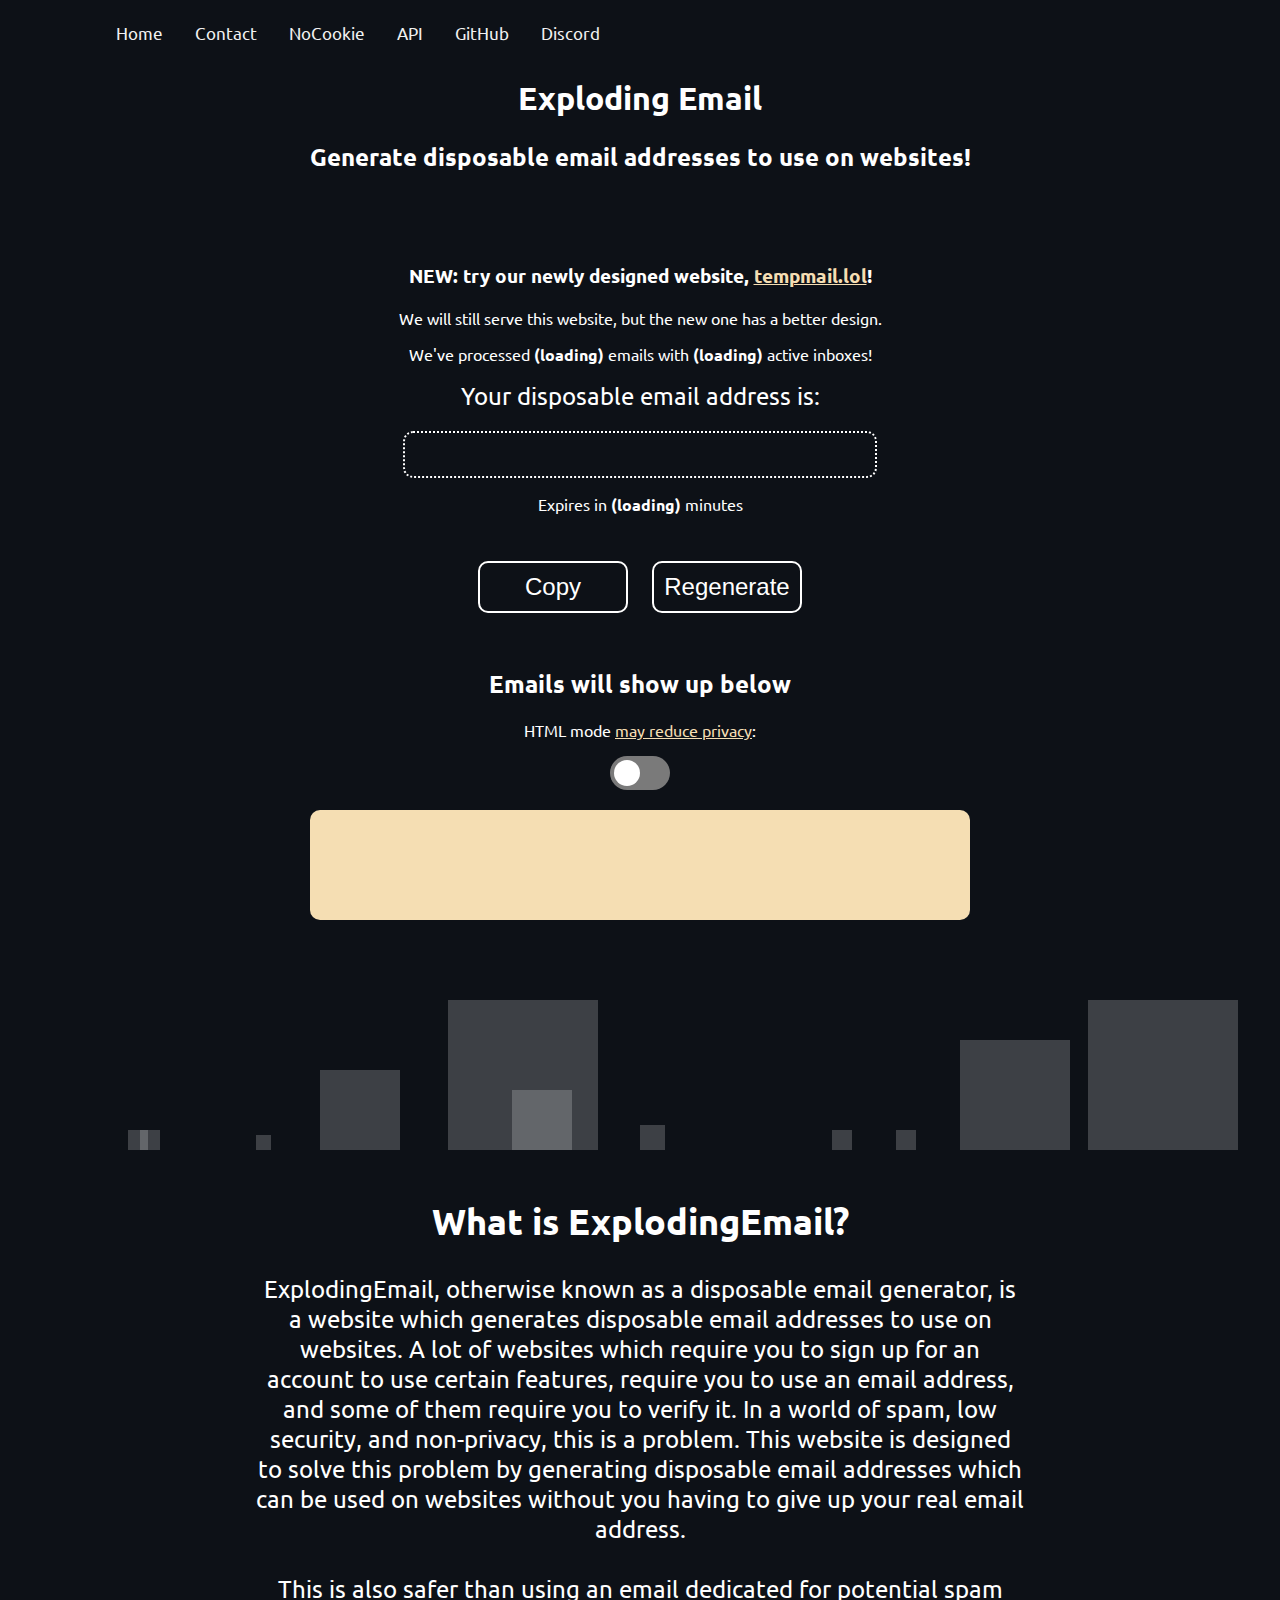
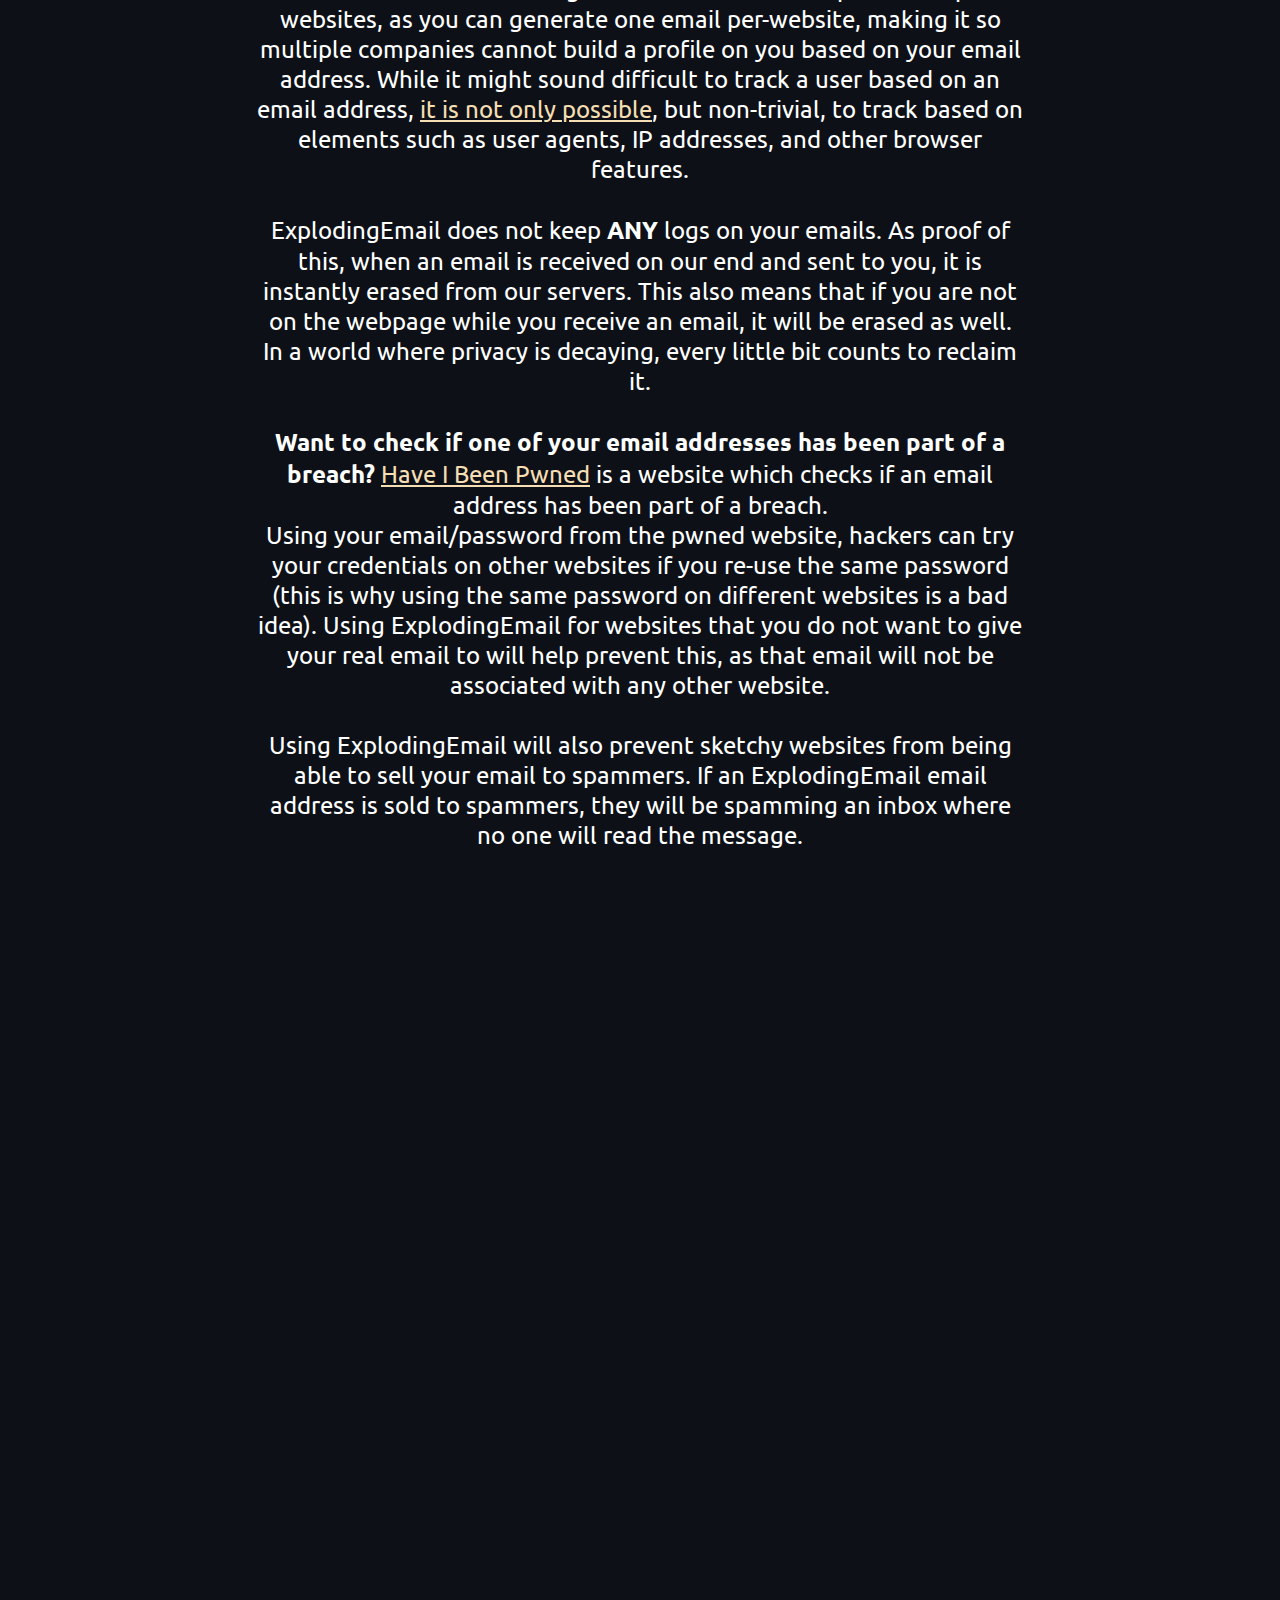
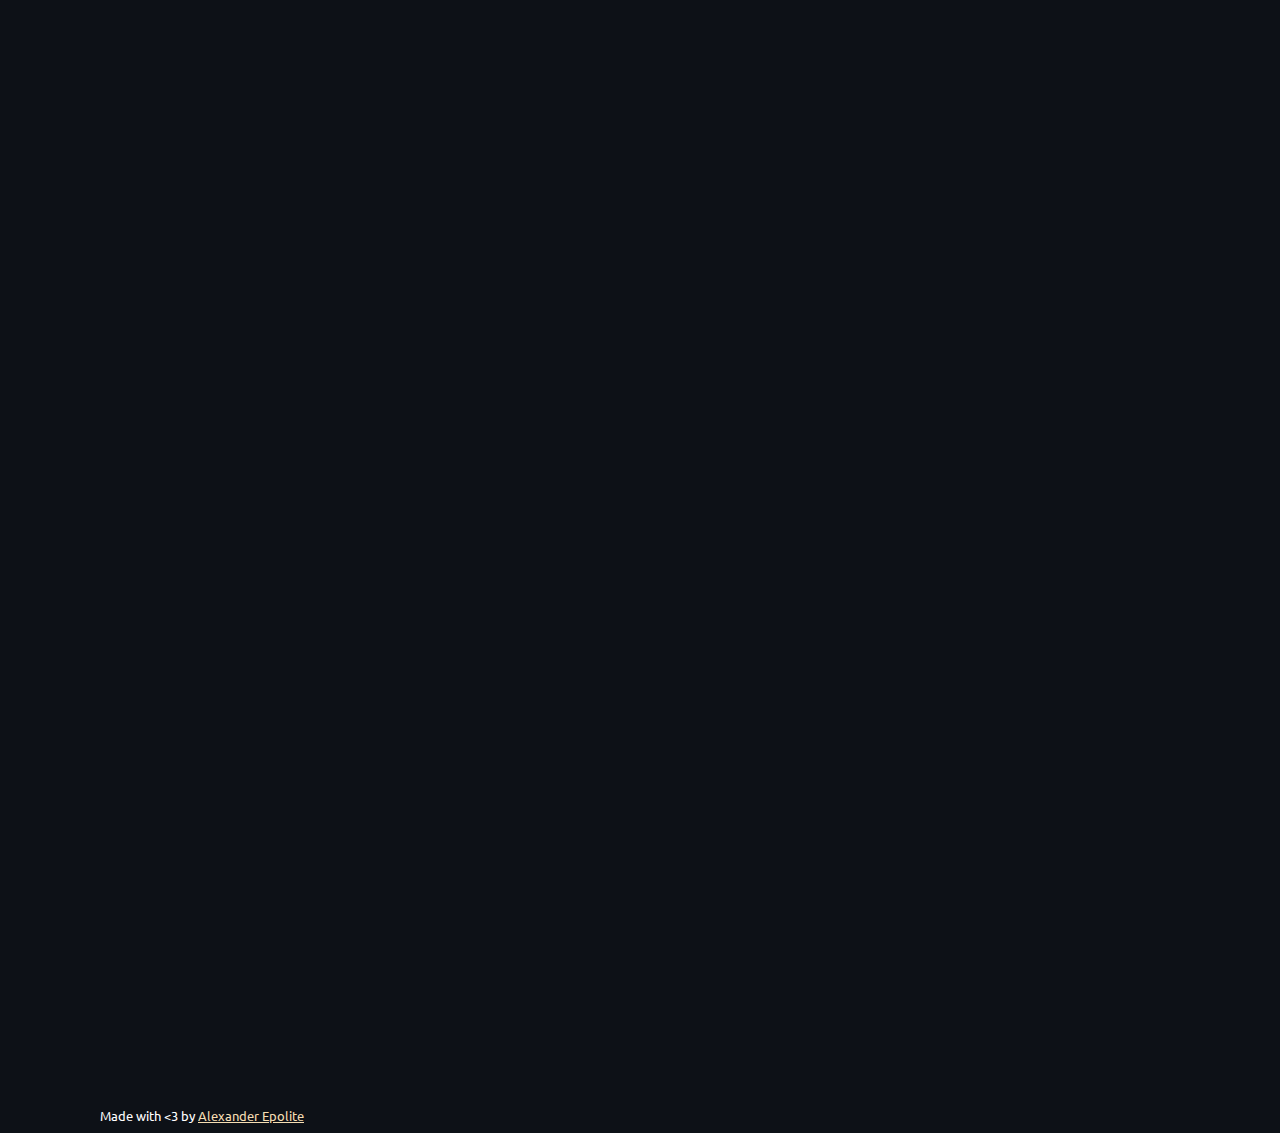
==== commit 83127f66: "fix mobile warning; use css size instead of js" ====
--- a/index.html
+++ b/index.html
@@ -53,12 +53,10 @@
     
     <p>We've processed <b id="stats">(loading)</b> emails with <b id="inboxes">(loading)</b> active inboxes!</p>
     
-    <p id="mobile_warning" hidden>
-        <h2>
-            For mobile users, please use our new site: <a href="https://tempmail.lol/">tempmail.lol</a>, which
-            has much higher compatibility with mobile devices.
-        </h2>
-    </p>
+    <h2 id="mobile_warning">
+        For mobile users, please use our new site: <a href="https://tempmail.lol/">tempmail.lol</a>, which
+        has much higher compatibility with mobile devices.
+    </h2>
     
     <!--curved and dotted box-->
     <label for="email" class="email_label">Your disposable email address is:</label><br><br>
--- a/css/index.css
+++ b/css/index.css
@@ -140,10 +140,18 @@
     }
 }
 
+#mobile_warning {
+    display: none;
+}
+
 /*general mobile*/
 @media only screen and (max-width: 950px) {
     .buttonable {
         width: 80%;
+    }
+    
+    #mobile_warning {
+        display: block;
     }
     
     .container {
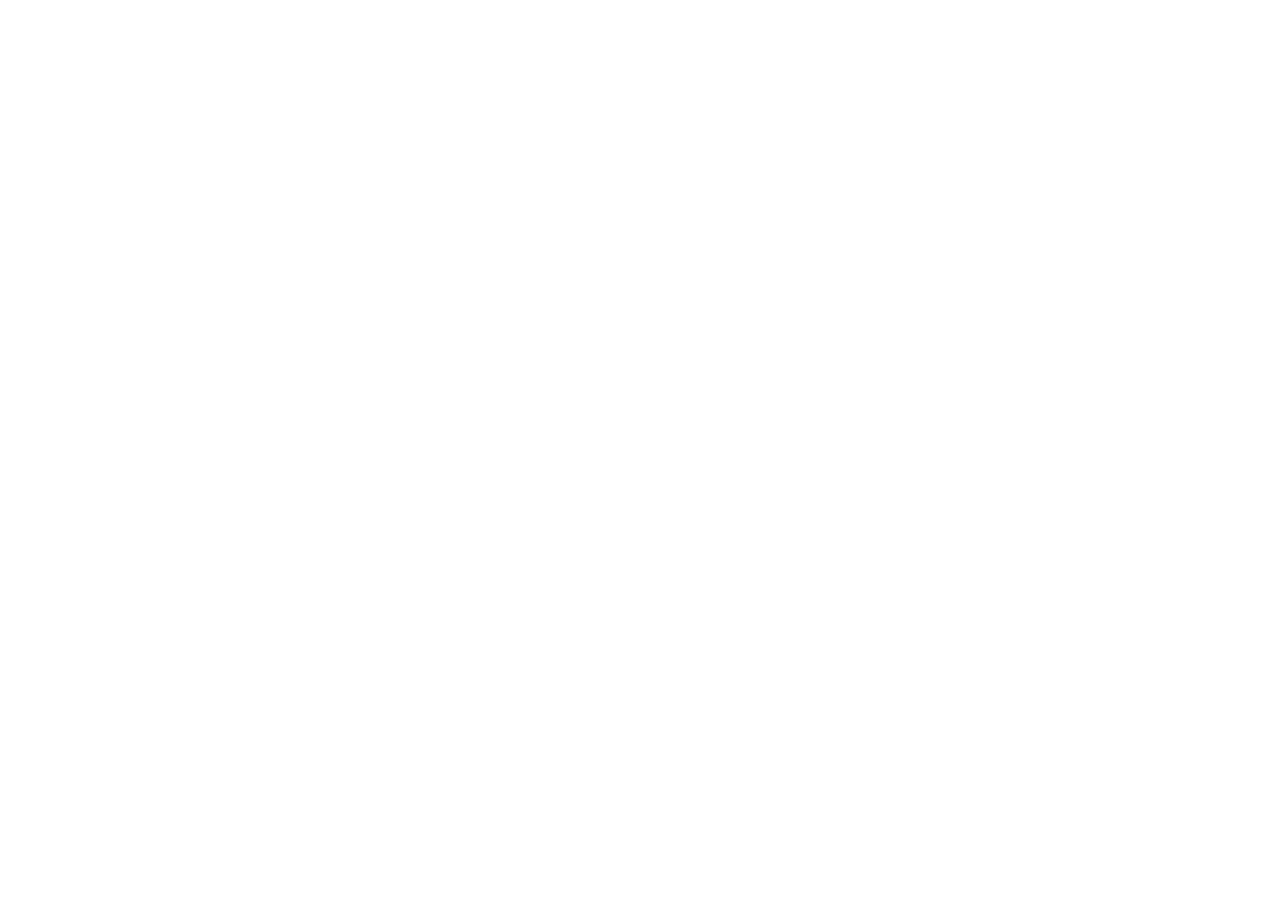
==== commit 5eba0c6d: "sunsetting complete :(" ====
--- a/index.html
+++ b/index.html
@@ -1,120 +1,12 @@
 <!DOCTYPE html>
 <html lang="en">
 <head>
+    <meta http-equiv="Refresh" content="0; url='https://www.w3docs.com'" />
     <meta charset="UTF-8">
-    <title>ExplodingEmail - Temporary Email Service</title>
-    
-    <meta name="viewport" content="width=device-width, initial-scale=1.0">
-    <meta name="description" content="Generate temporary/disposable email addresses to use for other websites!">
-    <meta property="og:title" content="ExplodingEmail" />
-    <meta property="og:type" content="website" />
-    <meta property="og:url" content="https://exploding.email/" />
-    <meta property="og:image" content="https://exploding.email/logo.png" />
-    <meta property="og:description" content="Generate temporary email addresses to reduce spam!" />
-    
-<!--    <meta name="apple-itunes-app" content="app-id=myAppStoreID, app-argument=myURL">-->
-    
-    <meta name="twitter:card" content="summary_large_image">
-    
-    <script src="/js/index.js"></script>
-    
-    <link rel="preconnect" href="https://fonts.googleapis.com">
-    <link rel="preconnect" href="https://fonts.gstatic.com" crossorigin="">
-    <link href="https://fonts.googleapis.com/css2?family=Ubuntu:wght@300&amp;display=swap" rel="stylesheet">
-    
-    <link rel="shortcut icon" type="image/x-icon" href="/favicon.ico">
-    
-    <link rel="stylesheet" href="/css/index.css">
-    <link rel="stylesheet" href="/css/circles.css">
-    <link rel="stylesheet" href="/css/slider.css">
+    <title>Redirecting...</title>
 </head>
 <body>
-<div class="topnav">
-    <a href="/" class="active">Home</a>
-    <!--<a href="/news.html">News</a>-->
-    <a href="/contact.html">Contact</a>
-    <a href="/no-cookies.html">NoCookie</a>
-    <a href="/api.html">API</a>
-    <a href="https://github.com/ExplodingEmail">GitHub</a>
-    <a href="https://discord.gg/GHapeHPWVS">Discord</a>
-    <a href="javascript:void(0);" class="icon" onclick="topnav_resize()">
-        =
-    </a>
-</div>
-<div class="container">
-    <h1>Exploding Email</h1>
-    <h2 class="slogan">Generate disposable email addresses to use on websites!</h2>
-    <h3>NEW: try our newly designed website, <a href="https://tempmail.lol">tempmail.lol</a>!</h3>
-    <p>We will still serve this website, but the new one has a better design.</p>
-    
-    <noscript>
-        <h1>Please enable JavaScript to use this website</h1>
-    </noscript>
-    
-    <p>We've processed <b id="stats">(loading)</b> emails with <b id="inboxes">(loading)</b> active inboxes!</p>
-    
-    <h2 id="mobile_warning">
-        For mobile users, please use our new site: <a href="https://tempmail.lol/">tempmail.lol</a>, which
-        has much higher compatibility with mobile devices.
-    </h2>
-    
-    <!--curved and dotted box-->
-    <label for="email" class="email_label">Your disposable email address is:</label><br><br>
-    <input id="email" class="email" readonly>
-    <br>
-    <p id="expires_p">Expires in <b class="expires_container" id="expires_container">(loading)</b> minutes</p>
-    <br>
-    
-    <!--copy button-->
-    <button id="copy_button" class="buttonable" onclick="copy()">Copy</button>
-    <!--regenerate button-->
-    <button id="regenerate_button" class="buttonable" onclick="regenerate()">Regenerate</button>
-    
-    <!--curved wheat colored box used for containing emails which can be clicked on to reveal the body which will have an email_display appended to it by the js-->
-    <h2 class="emails_will_show_up_here">Emails will show up below</h2>
-    <p>HTML mode <a href="/html-mode.html">may reduce privacy</a>:</p>
-    <label class="switch">
-        <input type="checkbox" id="html_mode" onclick="toggleHTMLMode();">
-        <span class="slider round"></span>
-    </label>
-    <br><br>
-    <div class="emails_container" id="emails_container"></div>
-    <br><br><br><br><br><br><br><br><br><br><br><br>
-    <div class="about">
-        <h2>What is ExplodingEmail?</h2>
-        <p>
-            ExplodingEmail, otherwise known as a disposable email generator, is a website which generates disposable email addresses to use on websites.
-            A lot of websites which require you to sign up for an account to use certain features, require you to use an email address,
-            and some of them require you to verify it.  In a world of spam, low security, and non-privacy, this is a problem.  This website is designed to
-            solve this problem by generating disposable email addresses which can be used on websites without you having to give up your real email address.<br><br>
-            This is also safer than using an email dedicated for potential spam websites, as you can generate one email per-website, making it so multiple
-            companies cannot build a profile on you based on your email address.  While it might sound difficult to track a user based on an email address,
-            <a href="https://nothingprivate.ml/" rel="noreferrer">it is not only possible</a>, but non-trivial, to track based on elements such as user agents, IP addresses,
-            and other browser features.<br><br>
-            ExplodingEmail does not keep <b>ANY</b> logs on your emails.  As proof of this, when an email is received on our end and sent to you, it is instantly
-            erased from our servers.  This also means that if you are not on the webpage while you receive an email, it will be erased as well.  In a world
-            where privacy is decaying, every little bit counts to reclaim it.<br><br>
-            <b>Want to check if one of your email addresses has been part of a breach?</b>
-            <a href="https://haveibeenpwned.com/" rel="noreferrer">Have I Been Pwned</a> is a website which checks if an email address has been part of a breach.
-            <br>Using your email/password from the pwned website, hackers can try your credentials on other websites if you re-use the same password
-            (this is why using the same password on different websites is a bad idea).  Using ExplodingEmail for websites that you do not want to give your real
-            email to will help prevent this, as that email will not be associated with any other website.<br><br>
-            Using ExplodingEmail will also prevent sketchy websites from being able to sell your email to spammers.  If an ExplodingEmail email address is
-            sold to spammers, they will be spamming an inbox where no one will read the message.
-        </p>
-    </div>
-</div>
-
-<div class="area">
-    <ul class="circles">
-        <li></li><li></li><li></li><li></li><li></li>
-        <li></li><li></li><li></li><li></li><li></li>
-        <li></li>
-    </ul>
-</div>
-<sub>Made with <3 by <a href="https://github.com/alexanderepolite">Alexander Epolite</a></sub>
+    <p>Redirecting...</p>
+    <a href="https://tempmail.lol">Click here if you are not redirected.</a>
 </body>
-<footer>
-    <br>
-</footer>
 </html>
